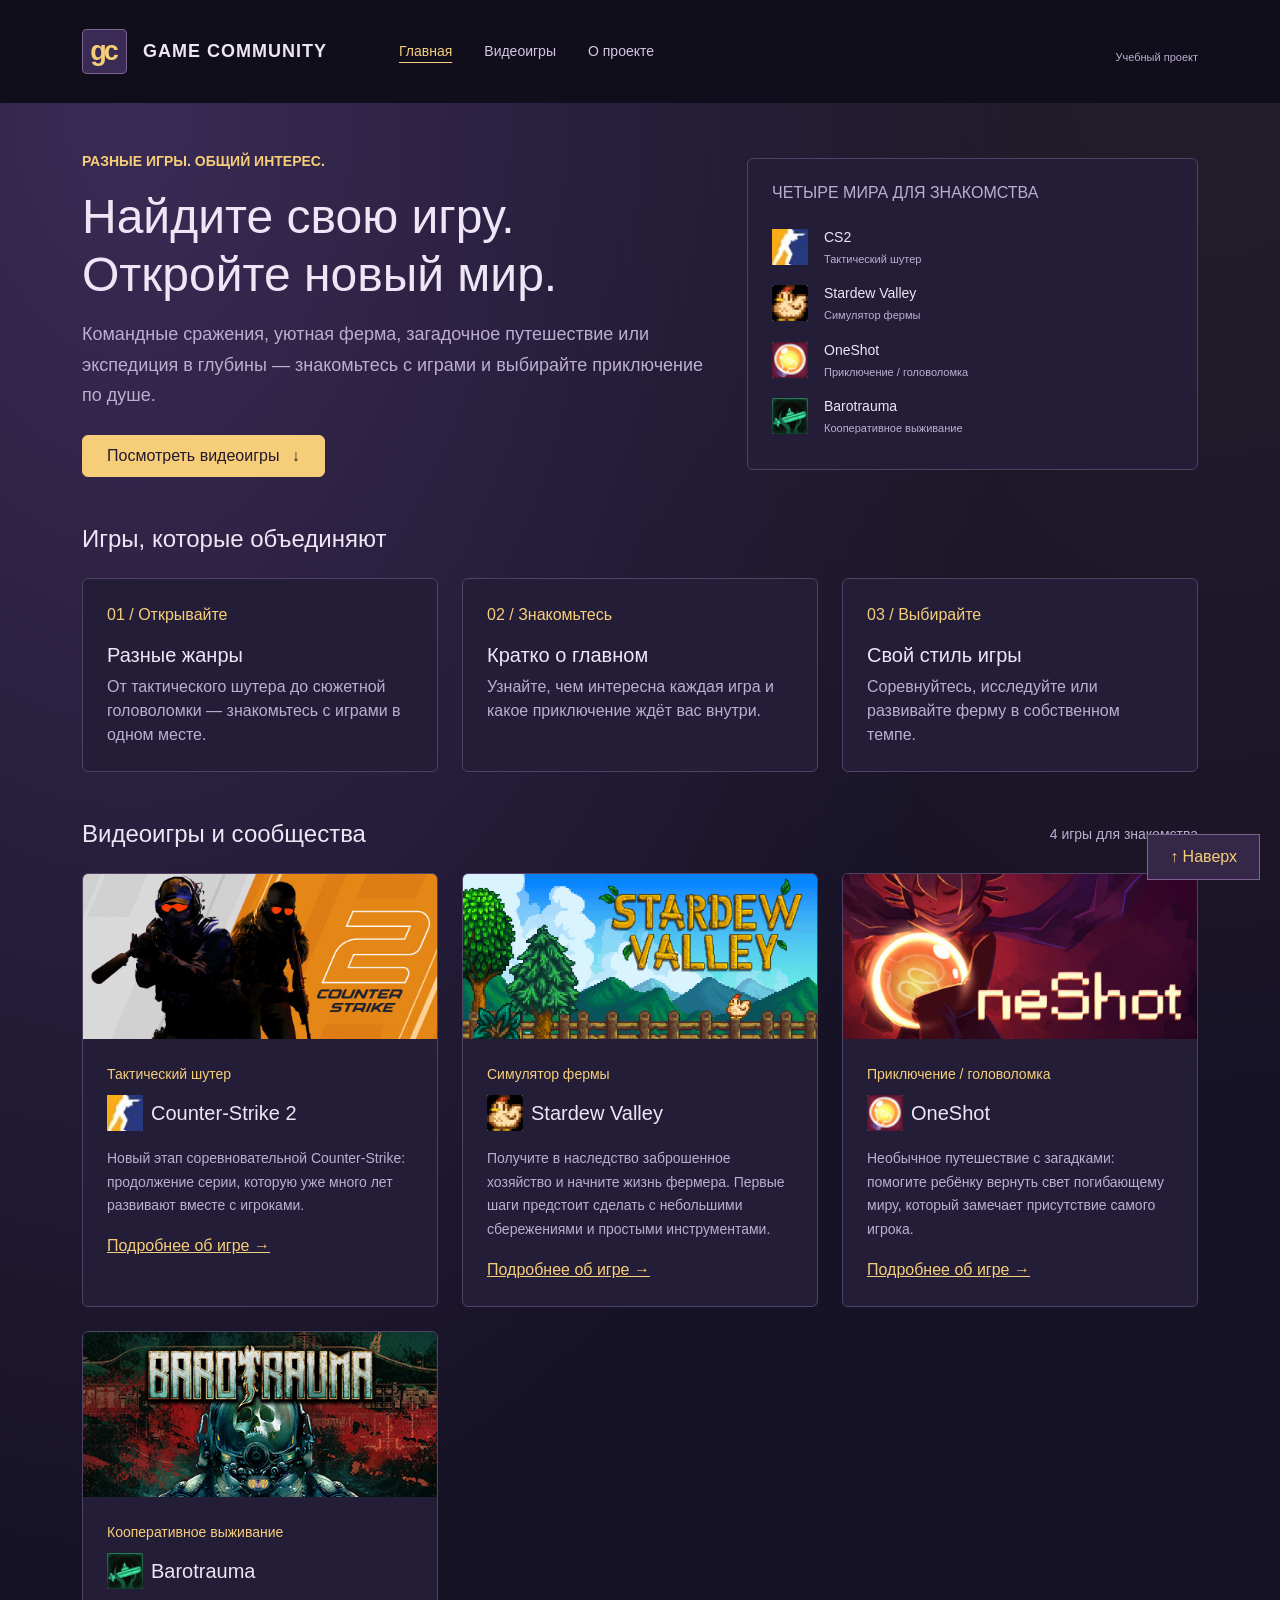
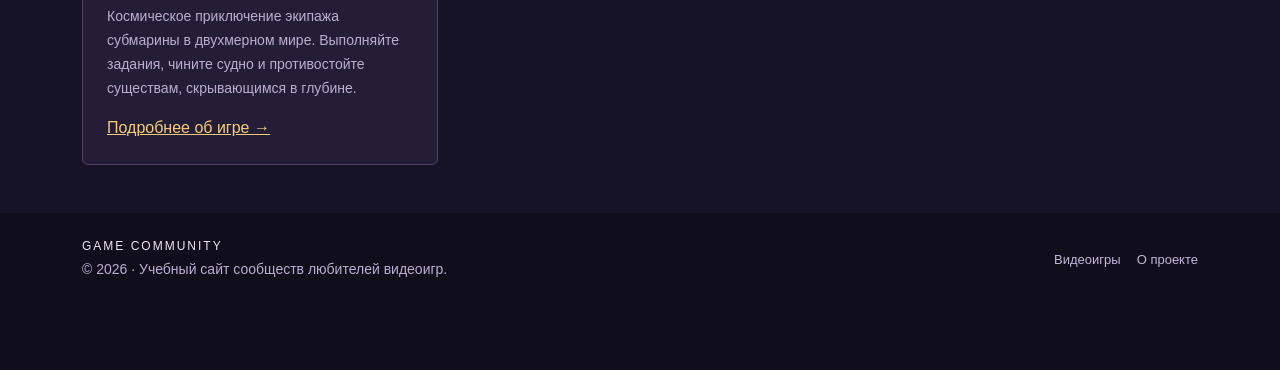
==== index.html @ 08949866 "feat: create game community website with Bootstrap grid" ====
<!DOCTYPE html>
<html lang="ru" data-bs-theme="dark">
<head>
  <meta charset="UTF-8">
  <meta name="viewport" content="width=device-width, initial-scale=1.0">
  <meta name="description" content="Game Community — учебный сайт любителей видеоигр. Знакомьтесь с CS2, Stardew Valley, OneShot и Barotrauma.">
  <title>Сообщества видеоигр — Game Community</title>
  <link href="https://cdn.jsdelivr.net/npm/bootstrap@5.3.3/dist/css/bootstrap.min.css" rel="stylesheet">
  <link rel="icon" type="image/svg+xml" href="images/favicon.svg">
  <link rel="stylesheet" href="css/custom.css">
</head>
<body>
  <a class="visually-hidden-focusable skip-link" href="#main">К основному содержимому</a>
  <header class="container-fluid site-header" id="page-top" tabindex="-1">
    <nav class="navbar navbar-expand-lg py-4" aria-label="Основная навигация">
      <div class="container">
        <a class="navbar-brand d-flex align-items-center gap-3" href="index.html"><span class="brand-mark" aria-hidden="true">gc</span><span class="brand-name">GAME COMMUNITY</span></a>
        <button class="navbar-toggler" type="button" data-bs-toggle="collapse" data-bs-target="#mainNav" aria-controls="mainNav" aria-expanded="false" aria-label="Открыть или закрыть меню"><span class="navbar-toggler-icon"></span></button>
        <div class="collapse navbar-collapse" id="mainNav">
          <ul class="navbar-nav ms-lg-5 gap-lg-3 mt-3 mt-lg-0">
            <li class="nav-item"><a class="nav-link active" href="index.html" aria-current="page">Главная</a></li>
            <li class="nav-item"><a class="nav-link" href="index.html#games">Видеоигры</a></li>
            <li class="nav-item"><a class="nav-link" href="index.html#about">О проекте</a></li>
          </ul>
          <span class="project-label ms-lg-auto">Учебный проект</span>
        </div>
      </div>
    </nav>
  </header>
  <main id="main">
    <section class="container my-5" aria-labelledby="hero-title">
      <div class="row align-items-center g-4">
        <div class="col-12 col-lg-7">
          <p class="text-primary small text-uppercase fw-semibold mb-3">Разные игры. Общий интерес.</p>
          <h1 class="display-5 mb-3" id="hero-title">Найдите свою игру.<br>Откройте новый мир.</h1>
          <p class="lead text-body-secondary mb-4">Командные сражения, уютная ферма, загадочное путешествие или экспедиция в глубины — знакомьтесь с играми и выбирайте приключение по душе.</p>
          <a class="btn btn-primary px-4 py-2" href="#games">Посмотреть видеоигры <span class="ms-2" aria-hidden="true">↓</span></a>
        </div>
        <div class="col-12 col-lg-5">
          <aside class="community-panel p-4 border rounded" aria-labelledby="worlds-title">
            <h2 class="h6 text-uppercase text-body-secondary mb-3" id="worlds-title">Четыре мира для знакомства</h2>
              <a class="hub-link d-flex align-items-center gap-3 py-2" href="games/cs2.html"><img class="game-icon" src="images/cs2-icon.jpg" width="36" height="36" alt=""><span><strong>CS2</strong><small>Тактический шутер</small></span></a>
              <a class="hub-link d-flex align-items-center gap-3 py-2" href="games/stardew-valley.html"><img class="game-icon" src="images/stardew-valley-icon.jpg" width="36" height="36" alt=""><span><strong>Stardew Valley</strong><small>Симулятор фермы</small></span></a>
              <a class="hub-link d-flex align-items-center gap-3 py-2" href="games/oneshot.html"><img class="game-icon" src="images/oneshot-icon.jpg" width="36" height="36" alt=""><span><strong>OneShot</strong><small>Приключение / головоломка</small></span></a>
              <a class="hub-link d-flex align-items-center gap-3 py-2" href="games/barotrauma.html"><img class="game-icon" src="images/barotrauma-icon.jpg" width="36" height="36" alt=""><span><strong>Barotrauma</strong><small>Кооперативное выживание</small></span></a>
          </aside>
        </div>
      </div>
    </section>

    <section class="container my-5" id="about" aria-labelledby="about-title">
      <h2 class="h4 mb-4" id="about-title">Игры, которые объединяют</h2>
      <div class="row g-4">
        <div class="col-12 col-md-4"><div class="community-panel p-4 border rounded h-100"><p class="text-primary mb-3" aria-hidden="true">01 / Открывайте</p><h3 class="h5">Разные жанры</h3><p class="text-body-secondary mb-0">От тактического шутера до сюжетной головоломки — знакомьтесь с играми в одном месте.</p></div></div>
        <div class="col-12 col-md-4"><div class="community-panel p-4 border rounded h-100"><p class="text-primary mb-3" aria-hidden="true">02 / Знакомьтесь</p><h3 class="h5">Кратко о главном</h3><p class="text-body-secondary mb-0">Узнайте, чем интересна каждая игра и какое приключение ждёт вас внутри.</p></div></div>
        <div class="col-12 col-md-4"><div class="community-panel p-4 border rounded h-100"><p class="text-primary mb-3" aria-hidden="true">03 / Выбирайте</p><h3 class="h5">Свой стиль игры</h3><p class="text-body-secondary mb-0">Соревнуйтесь, исследуйте или развивайте ферму в собственном темпе.</p></div></div>
      </div>
    </section>

    <section class="container my-5" id="games" aria-labelledby="games-title">
      <div class="d-flex flex-wrap align-items-center justify-content-between gap-3 mb-4">
        <h2 class="h4 mb-0" id="games-title">Видеоигры и сообщества</h2>
        <span class="small text-body-secondary">4 игры для знакомства</span>
      </div>
      <div class="row g-4">
        <div class="col-12 col-md-6 col-lg-4">
          <article class="game-tile border rounded h-100 overflow-hidden" id="cs2" aria-labelledby="cs2-title">
            <img class="game-cover" src="images/cs2-header.jpg" width="460" height="215" alt="Обложка игры Counter-Strike 2" loading="lazy">
            <div class="p-4">
              <p class="small text-primary mb-2">Тактический шутер</p>
              <h3 class="h5 mb-3 d-flex align-items-center gap-2" id="cs2-title"><img class="game-icon" src="images/cs2-icon.jpg" width="36" height="36" alt="" loading="lazy"><a class="hub-link" href="games/cs2.html">Counter-Strike 2</a></h3>
              <p class="text-body-secondary mb-3">Новый этап соревновательной Counter-Strike: продолжение серии, которую уже много лет развивают вместе с игроками.</p>
              <a class="text-primary" href="games/cs2.html">Подробнее об игре <span aria-hidden="true">→</span></a>
            </div>
          </article>
        </div>
        <div class="col-12 col-md-6 col-lg-4">
          <article class="game-tile border rounded h-100 overflow-hidden" id="stardew-valley" aria-labelledby="stardew-valley-title">
            <img class="game-cover" src="images/stardew-valley-header.jpg" width="460" height="215" alt="Обложка игры Stardew Valley" loading="lazy">
            <div class="p-4">
              <p class="small text-primary mb-2">Симулятор фермы</p>
              <h3 class="h5 mb-3 d-flex align-items-center gap-2" id="stardew-valley-title"><img class="game-icon" src="images/stardew-valley-icon.jpg" width="36" height="36" alt="" loading="lazy"><a class="hub-link" href="games/stardew-valley.html">Stardew Valley</a></h3>
              <p class="text-body-secondary mb-3">Получите в наследство заброшенное хозяйство и начните жизнь фермера. Первые шаги предстоит сделать с небольшими сбережениями и простыми инструментами.</p>
              <a class="text-primary" href="games/stardew-valley.html">Подробнее об игре <span aria-hidden="true">→</span></a>
            </div>
          </article>
        </div>
        <div class="col-12 col-md-6 col-lg-4">
          <article class="game-tile border rounded h-100 overflow-hidden" id="oneshot" aria-labelledby="oneshot-title">
            <img class="game-cover" src="images/oneshot-header.jpg" width="460" height="215" alt="Обложка игры OneShot" loading="lazy">
            <div class="p-4">
              <p class="small text-primary mb-2">Приключение / головоломка</p>
              <h3 class="h5 mb-3 d-flex align-items-center gap-2" id="oneshot-title"><img class="game-icon" src="images/oneshot-icon.jpg" width="36" height="36" alt="" loading="lazy"><a class="hub-link" href="games/oneshot.html">OneShot</a></h3>
              <p class="text-body-secondary mb-3">Необычное путешествие с загадками: помогите ребёнку вернуть свет погибающему миру, который замечает присутствие самого игрока.</p>
              <a class="text-primary" href="games/oneshot.html">Подробнее об игре <span aria-hidden="true">→</span></a>
            </div>
          </article>
        </div>
        <div class="col-12 col-md-6 col-lg-4">
          <article class="game-tile border rounded h-100 overflow-hidden" id="barotrauma" aria-labelledby="barotrauma-title">
            <img class="game-cover" src="images/barotrauma-header.jpg" width="460" height="215" alt="Обложка игры Barotrauma" loading="lazy">
            <div class="p-4">
              <p class="small text-primary mb-2">Кооперативное выживание</p>
              <h3 class="h5 mb-3 d-flex align-items-center gap-2" id="barotrauma-title"><img class="game-icon" src="images/barotrauma-icon.jpg" width="36" height="36" alt="" loading="lazy"><a class="hub-link" href="games/barotrauma.html">Barotrauma</a></h3>
              <p class="text-body-secondary mb-3">Космическое приключение экипажа субмарины в двухмерном мире. Выполняйте задания, чините судно и противостойте существам, скрывающимся в глубине.</p>
              <a class="text-primary" href="games/barotrauma.html">Подробнее об игре <span aria-hidden="true">→</span></a>
            </div>
          </article>
        </div>
      </div>
    </section>
  </main>
  <footer class="site-footer py-4 mt-5">
    <div class="container">
      <div class="row align-items-center g-3">
        <div class="col-12 col-md-8"><p class="footer-brand mb-1">GAME COMMUNITY</p><p class="small text-body-secondary mb-0">&copy; 2026 · Учебный сайт сообществ любителей видеоигр.</p></div>
        <div class="col-12 col-md-4 text-md-end"><a href="index.html#games">Видеоигры</a><a class="ms-3" href="index.html#about">О проекте</a></div>
      </div>
    </div>
  </footer>
  <a class="back-to-top" href="#page-top" aria-label="Вернуться к началу страницы"><span aria-hidden="true">↑</span> Наверх</a>
  <script src="https://cdn.jsdelivr.net/npm/bootstrap@5.3.3/dist/js/bootstrap.bundle.min.js"></script>
</body>
</html>
---- css/custom.css ----
:root {
  --accent: #f6ce79;
  --page-bg: #171326;
  --panel-bg: #241d38;
  --header-bg: #100e1b;
}

body {
  --bs-body-color: #eee6f6;
  --bs-body-bg: var(--page-bg);
  --bs-secondary-color: #bcaed1;
  --bs-border-color: #514164;
  --bs-primary-rgb: 246, 206, 121;
  --bs-link-color: #f6ce79;
  --bs-link-color-rgb: 246, 206, 121;
  --bs-link-hover-color: #ffe5af;
  --bs-link-hover-color-rgb: 255, 229, 175;
  min-height: 100vh;
  background: radial-gradient(ellipse at 10% 5%, #3a2b55 0, transparent 55%), radial-gradient(ellipse at 95% 0, #f6ce7910 0, transparent 40%), var(--page-bg);
  font-family: Arial, Helvetica, sans-serif;
}

html { scroll-behavior: smooth; }
section[id], article[id] { scroll-margin-top: 1.5rem; }
.site-header, .site-footer { background: var(--header-bg); }
.site-header .navbar { min-height: 90px; --bs-navbar-color: #d5c6e7; --bs-navbar-hover-color: #fff0cf; --bs-navbar-active-color: var(--accent); }
.brand-mark { display: grid; place-items: center; flex-shrink: 0; width: 45px; height: 45px; border-radius: 5px; background: #3a2b55; color: var(--accent); font-size: 27px; font-weight: 800; letter-spacing: -3px; padding-right: 3px; box-shadow: inset 0 0 0 1px #806395; }
.brand-name { color: #eee6f6; font-size: 18px; font-weight: 700; letter-spacing: 1px; }
.site-header .nav-link { font-size: 14px; }
.site-header .nav-link.active { text-decoration: underline; text-underline-offset: 6px; }
.project-label { color: #bcaed1; font-size: 11px; margin-top: 12px; }
.text-primary { color: var(--accent) !important; }
.btn-primary {
  --bs-btn-color: #24182f;
  --bs-btn-bg: #f6ce79;
  --bs-btn-border-color: #f6ce79;
  --bs-btn-hover-color: #24182f;
  --bs-btn-hover-bg: #ffe5af;
  --bs-btn-hover-border-color: #ffe5af;
  --bs-btn-active-color: #24182f;
  --bs-btn-active-bg: #dfb45f;
  --bs-btn-active-border-color: #dfb45f;
  --bs-btn-focus-shadow-rgb: 246, 206, 121;
  --bs-btn-disabled-color: #24182f;
  --bs-btn-disabled-bg: #c6a36c;
  --bs-btn-disabled-border-color: #c6a36c;
}
.display-5 { font-weight: 400; }
.lead { font-size: 18px; line-height: 1.7; }
.community-panel, .game-tile { background: var(--panel-bg); }
.hub-link { color: #eee6f6; text-decoration: none; }
.hub-link strong, .hub-link small { display: block; }
.hub-link strong { font-size: 14px; font-weight: 400; }
.hub-link small { color: #bcaed1; font-size: 11px; margin-top: 3px; }
.hub-link:hover strong { color: var(--accent); }
.hub-link:hover, .hub-link[aria-current="page"] { color: var(--accent); }
.game-icon { display: block; width: 36px; height: 36px; flex-shrink: 0; object-fit: cover; }
.game-cover { display: block; width: 100%; height: auto; aspect-ratio: 460 / 215; object-fit: cover; }
.game-tile p { font-size: 14px; line-height: 1.7; }
.footer-brand { font-size: 12px; letter-spacing: 2px; }
.site-footer a { color: #c5b4db; font-size: 13px; text-decoration: none; }
.site-footer a:hover { color: var(--accent); }
.site-footer { padding-bottom: 90px !important; }
.skip-link { position: absolute; z-index: 10; top: 0; left: 0; padding: 12px; background: var(--header-bg); color: var(--accent); }
.back-to-top { position: fixed; z-index: 20; right: 20px; bottom: 20px; padding: 10px 22px; color: var(--accent); background: #352747; border: 1px solid #806395; text-decoration: none; }
.back-to-top:hover { background: #4b365f; color: #ffe5af; }
a:focus-visible, button:focus-visible { outline: 2px solid var(--accent); outline-offset: 4px; }

@media (max-width: 767.98px) {
  .brand-name { font-size: 14px; }
  .back-to-top { right: 12px; bottom: 12px; }
}
@media (prefers-reduced-motion: reduce) {
  html { scroll-behavior: auto; }
}
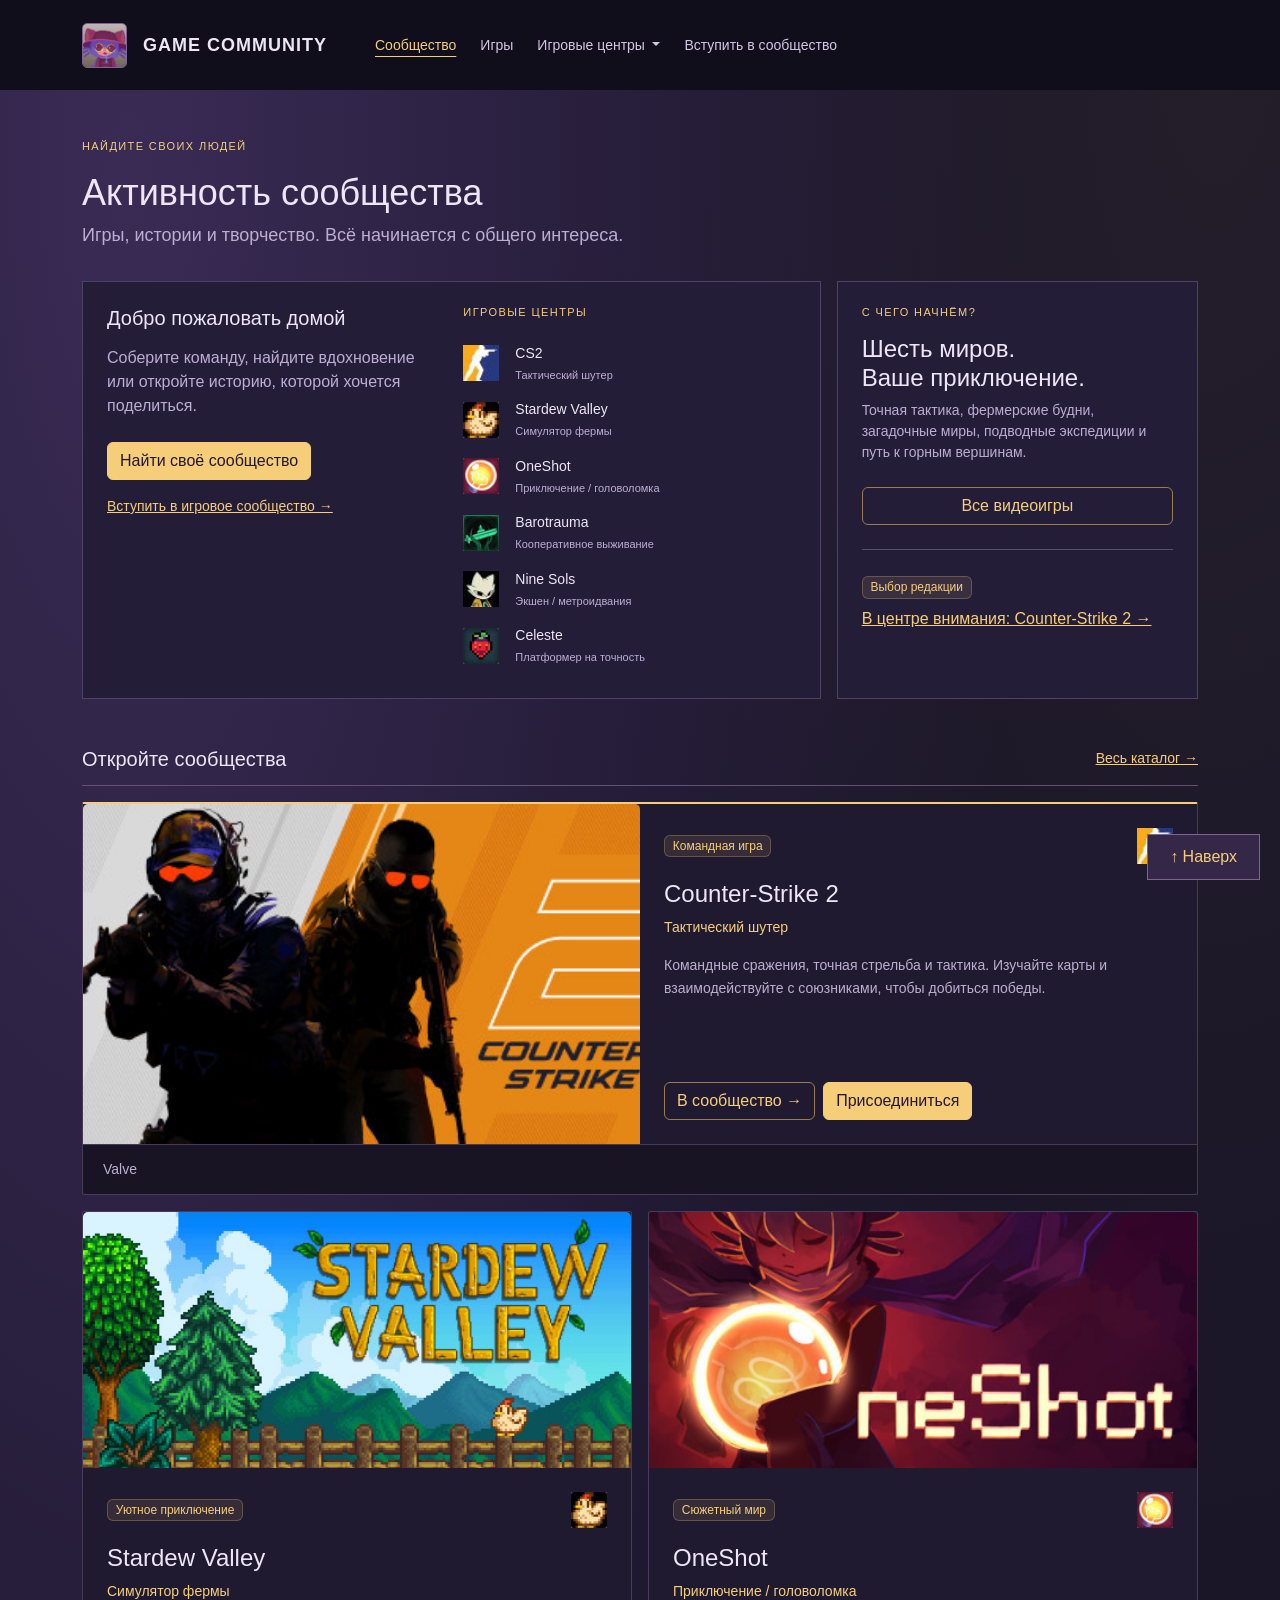
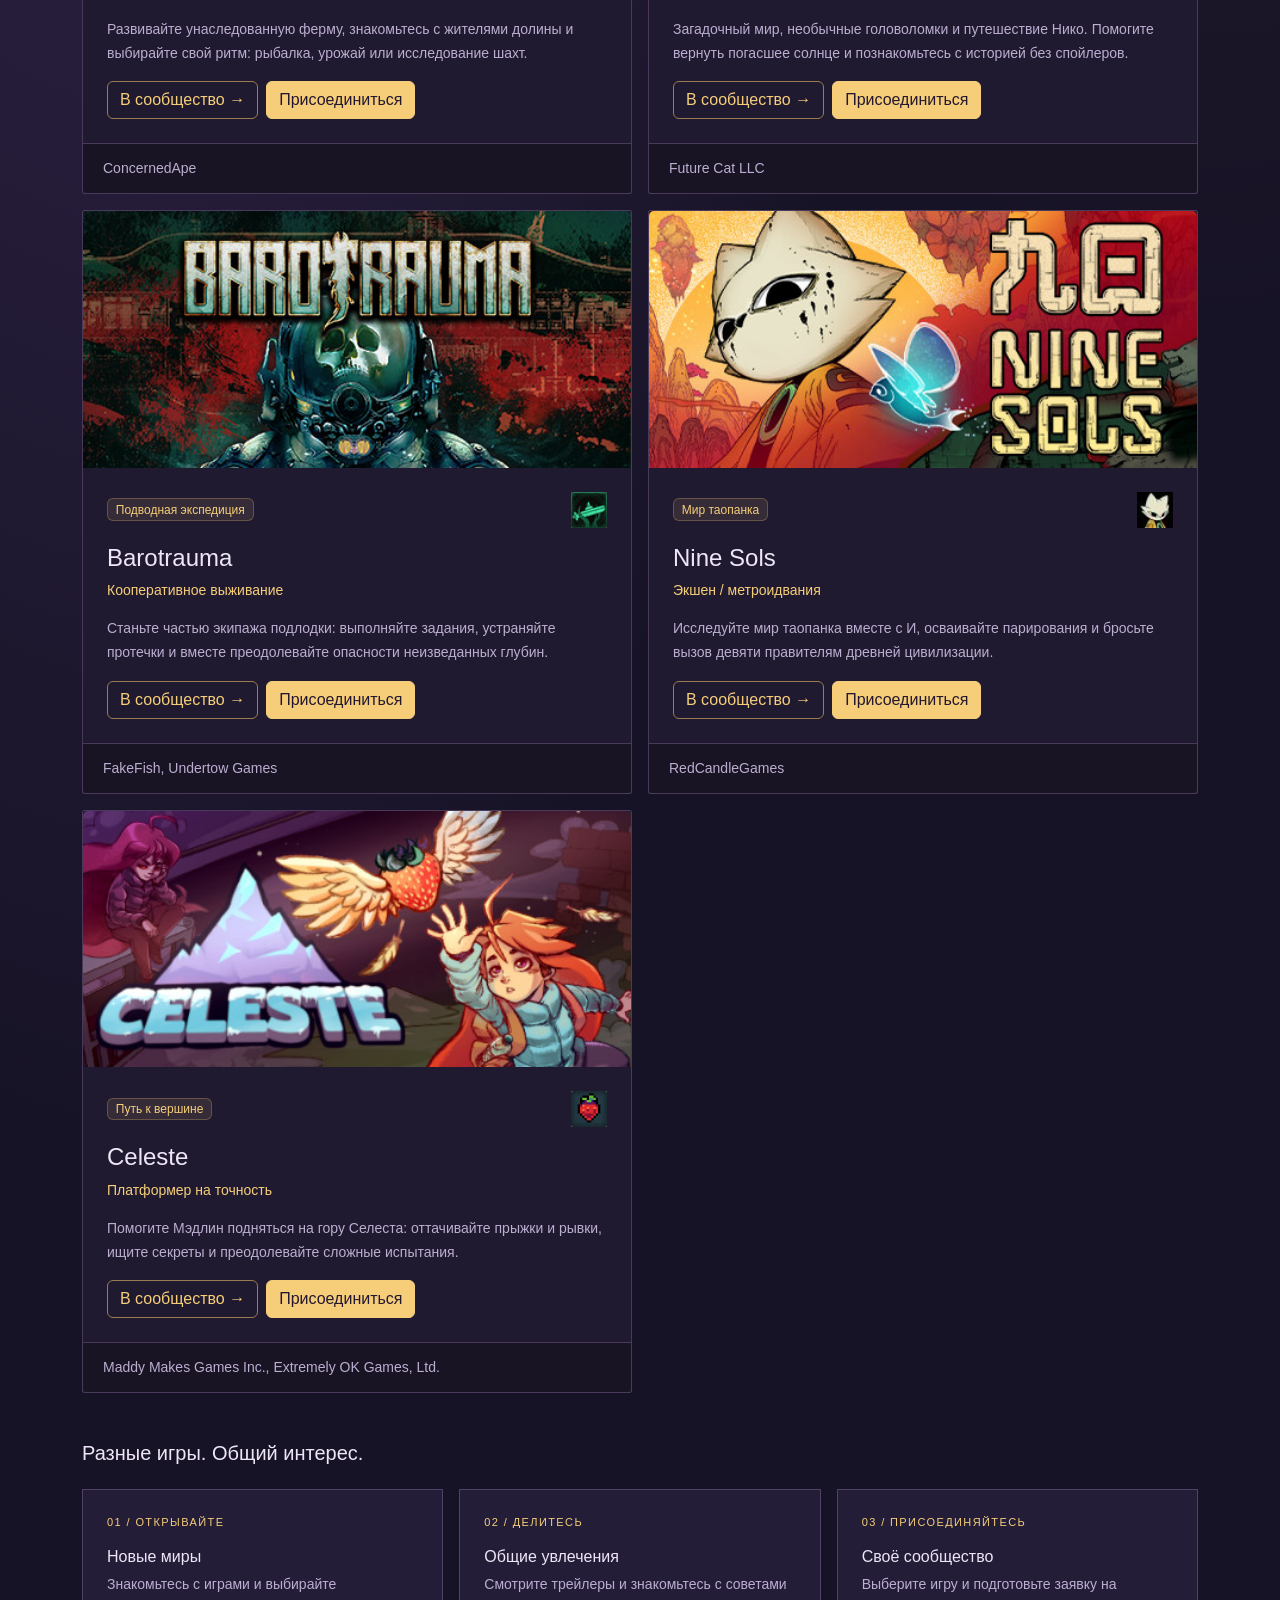
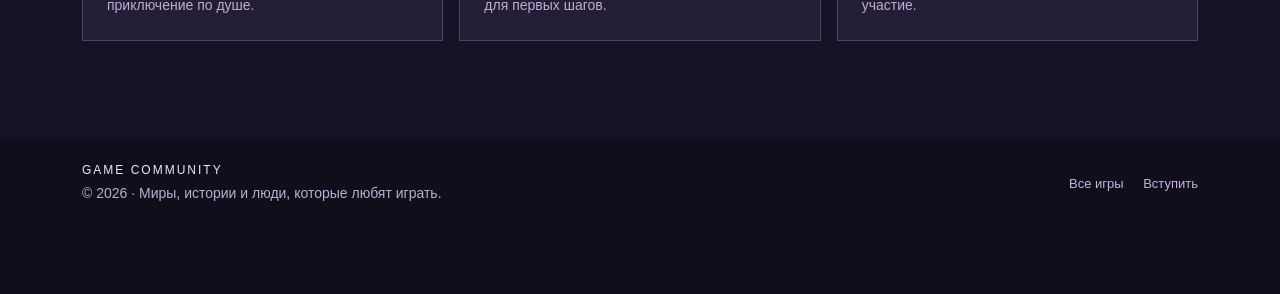
==== commit d6463fbc: "feat: add Bootstrap components for game community pages" ====
--- a/index.html
+++ b/index.html
@@ -1,124 +1,602 @@
 <!DOCTYPE html>
 <html lang="ru" data-bs-theme="dark">
-<head>
-  <meta charset="UTF-8">
-  <meta name="viewport" content="width=device-width, initial-scale=1.0">
-  <meta name="description" content="Game Community — учебный сайт любителей видеоигр. Знакомьтесь с CS2, Stardew Valley, OneShot и Barotrauma.">
-  <title>Сообщества видеоигр — Game Community</title>
-  <link href="https://cdn.jsdelivr.net/npm/bootstrap@5.3.3/dist/css/bootstrap.min.css" rel="stylesheet">
-  <link rel="icon" type="image/svg+xml" href="images/favicon.svg">
-  <link rel="stylesheet" href="css/custom.css">
-</head>
-<body>
-  <a class="visually-hidden-focusable skip-link" href="#main">К основному содержимому</a>
-  <header class="container-fluid site-header" id="page-top" tabindex="-1">
-    <nav class="navbar navbar-expand-lg py-4" aria-label="Основная навигация">
+  <head>
+    <meta charset="UTF-8">
+    <meta name="viewport" content="width=device-width, initial-scale=1.0">
+    <meta name="description" content="Сообщество — Game Community: сообщества любителей видеоигр.">
+    <meta property="og:type" content="website">
+    <meta property="og:site_name" content="Game Community">
+    <meta property="og:locale" content="ru_RU">
+    <meta property="og:title" content="Сообщество — Game Community">
+    <meta property="og:description" content="Сообщество — Game Community: сообщества любителей видеоигр.">
+    <meta property="og:image" content="images/preview.jpg">
+    <meta property="og:image:type" content="image/jpeg">
+    <meta property="og:image:width" content="735">
+    <meta property="og:image:height" content="733">
+    <meta property="og:image:alt" content="Game Community — Нико из OneShot">
+    <meta name="twitter:card" content="summary">
+    <meta name="twitter:title" content="Сообщество — Game Community">
+    <meta name="twitter:description" content="Сообщество — Game Community: сообщества любителей видеоигр.">
+    <meta name="twitter:image" content="images/preview.jpg">
+    <meta name="twitter:image:alt" content="Game Community — Нико из OneShot">
+    <title>
+      Сообщество — Game Community
+    </title>
+    <link href="https://cdn.jsdelivr.net/npm/bootstrap@5.3.3/dist/css/bootstrap.min.css" rel="stylesheet">
+    <link rel="icon" type="image/jpeg" href="images/preview.jpg">
+    <link rel="stylesheet" href="css/style.css">
+  </head>
+  <body>
+    <a class="visually-hidden-focusable skip-link" href="#main">
+      К основному содержимому
+    </a>
+    <header class="site-header" id="page-top" tabindex="-1">
+      <nav class="navbar navbar-expand-lg py-3" aria-label="Основная навигация">
+        <div class="container">
+          <a class="navbar-brand d-flex align-items-center gap-3" href="index.html">
+            <img class="brand-mark" src="images/preview.jpg" width="45" height="45" alt="">
+            <span class="brand-name">
+              GAME COMMUNITY
+            </span>
+          </a>
+          <button class="navbar-toggler" type="button" data-bs-toggle="collapse" data-bs-target="#mainNav" aria-controls="mainNav" aria-expanded="false" aria-label="Открыть или закрыть меню">
+            <span class="navbar-toggler-icon">
+            </span>
+          </button>
+          <div class="collapse navbar-collapse" id="mainNav">
+            <ul class="navbar-nav ms-lg-4 gap-lg-2 mt-3 mt-lg-0">
+              <li class="nav-item">
+                <a class="nav-link active" href="index.html" aria-current="page">
+                  Сообщество
+                </a>
+              </li>
+              <li class="nav-item">
+                <a class="nav-link" href="catalog.html">
+                  Игры
+                </a>
+              </li>
+              <li class="nav-item dropdown">
+                <a class="nav-link dropdown-toggle" href="#" role="button" data-bs-toggle="dropdown" aria-expanded="false">
+                  Игровые центры
+                </a>
+                <ul class="dropdown-menu">
+                  <li><a class="dropdown-item" href="games/cs2.html">Counter-Strike 2</a></li>
+                  <li><a class="dropdown-item" href="games/stardew-valley.html">Stardew Valley</a></li>
+                  <li><a class="dropdown-item" href="games/oneshot.html">OneShot</a></li>
+                  <li><a class="dropdown-item" href="games/barotrauma.html">Barotrauma</a></li>
+                  <li><a class="dropdown-item" href="games/nine-sols.html">Nine Sols</a></li>
+                  <li><a class="dropdown-item" href="games/celeste.html">Celeste</a></li>
+                  <li><hr class="dropdown-divider"></li>
+                  <li><a class="dropdown-item" href="product.html">В центре внимания: CS2</a></li>
+                </ul>
+              </li>
+              <li class="nav-item">
+                <a class="nav-link" href="order.html">
+                  Вступить в сообщество
+                </a>
+              </li>
+            </ul>
+          </div>
+        </div>
+      </nav>
+    </header>
+    <main class="container py-4 py-lg-5" id="main">
+      <section class="mb-4" aria-labelledby="home-title">
+        <p class="eyebrow">
+          Найдите своих людей
+        </p>
+        <h1 class="community-title" id="home-title">
+          Активность сообщества
+        </h1>
+        <p class="intro">
+          Игры, истории и творчество. Всё начинается с общего интереса.
+        </p>
+        <div class="row g-3 mt-2">
+          <div class="col-12 col-lg-8">
+            <div class="community-panel p-4 h-100">
+              <div class="row g-4">
+                <div class="col-12 col-md-6">
+                  <h2 class="h5 mb-3">
+                    Добро пожаловать домой
+                  </h2>
+                  <p class="text-body-secondary">
+                    Соберите команду, найдите вдохновение или откройте историю, которой хочется поделиться.
+                  </p>
+                  <a class="btn btn-primary mt-2" href="catalog.html">
+                    Найти своё сообщество
+                  </a>
+                  <a class="d-block small mt-3" href="order.html">
+                    Вступить в игровое сообщество →
+                  </a>
+                </div>
+                <div class="col-12 col-md-6">
+                  <h2 class="eyebrow mb-3">
+                    Игровые центры
+                  </h2>
+                  <a class="hub-link d-flex align-items-center gap-3 py-2" href="games/cs2.html">
+                    <img class="game-icon" src="images/cs2-icon.jpg" width="36" height="36" alt="">
+                    <span>
+                      <strong>
+                        CS2
+                      </strong>
+                      <small>
+                        Тактический шутер
+                      </small>
+                    </span>
+                  </a>
+                  <a class="hub-link d-flex align-items-center gap-3 py-2" href="games/stardew-valley.html">
+                    <img class="game-icon" src="images/stardew-valley-icon.jpg" width="36" height="36" alt="">
+                    <span>
+                      <strong>
+                        Stardew Valley
+                      </strong>
+                      <small>
+                        Симулятор фермы
+                      </small>
+                    </span>
+                  </a>
+                  <a class="hub-link d-flex align-items-center gap-3 py-2" href="games/oneshot.html">
+                    <img class="game-icon" src="images/oneshot-icon.jpg" width="36" height="36" alt="">
+                    <span>
+                      <strong>
+                        OneShot
+                      </strong>
+                      <small>
+                        Приключение / головоломка
+                      </small>
+                    </span>
+                  </a>
+                  <a class="hub-link d-flex align-items-center gap-3 py-2" href="games/barotrauma.html">
+                    <img class="game-icon" src="images/barotrauma-icon.jpg" width="36" height="36" alt="">
+                    <span>
+                      <strong>
+                        Barotrauma
+                      </strong>
+                      <small>
+                        Кооперативное выживание
+                      </small>
+                    </span>
+                  </a>
+                  <a class="hub-link d-flex align-items-center gap-3 py-2" href="games/nine-sols.html">
+                    <img class="game-icon" src="images/nine-sols-icon.jpg" width="36" height="36" alt="">
+                    <span>
+                      <strong>
+                        Nine Sols
+                      </strong>
+                      <small>
+                        Экшен / метроидвания
+                      </small>
+                    </span>
+                  </a>
+                  <a class="hub-link d-flex align-items-center gap-3 py-2" href="games/celeste.html">
+                    <img class="game-icon" src="images/celeste-icon.jpg" width="36" height="36" alt="">
+                    <span>
+                      <strong>
+                        Celeste
+                      </strong>
+                      <small>
+                        Платформер на точность
+                      </small>
+                    </span>
+                  </a>
+                </div>
+              </div>
+            </div>
+          </div>
+          <div class="col-12 col-lg-4">
+            <aside class="community-panel p-4 h-100">
+              <h2 class="eyebrow">
+                С чего начнём?
+              </h2>
+              <p class="h4 mt-3">
+                Шесть миров.
+                <br>
+                Ваше приключение.
+              </p>
+              <p class="small text-body-secondary">
+                Точная тактика, фермерские будни, загадочные миры, подводные экспедиции и путь к горным вершинам.
+              </p>
+              <a class="btn btn-outline-primary w-100 mt-2" href="catalog.html">
+                Все видеоигры
+              </a>
+              <hr class="my-4">
+              <span class="badge badge-soft">
+                Выбор редакции
+              </span>
+              <a class="d-block mt-2" href="product.html">
+                В центре внимания: Counter-Strike 2 →
+              </a>
+            </aside>
+          </div>
+        </div>
+      </section>
+      <section id="games" class="mt-5" aria-labelledby="games-title">
+        <div class="section-heading d-flex flex-wrap align-items-center justify-content-between gap-3 mb-3">
+          <h2 class="h5 mb-0" id="games-title">
+            Откройте сообщества
+          </h2>
+          <a class="small" href="catalog.html">
+            Весь каталог →
+          </a>
+        </div>
+        <div class="row g-3">
+          <div class="col-12">
+            <article class="card game-card h-100 featured-card">
+              <a class="card-image-link" href="games/cs2.html" tabindex="-1" aria-hidden="true">
+                <img class="card-img-top" src="images/cs2-header.jpg" width="460" height="215" alt="" loading="lazy">
+              </a>
+              <div class="card-body d-flex flex-column">
+                <div class="d-flex align-items-center justify-content-between gap-2 mb-3">
+                  <span class="badge badge-soft">
+                    Командная игра
+                  </span>
+                  <img class="game-icon" src="images/cs2-icon.jpg" width="36" height="36" alt="">
+                </div>
+                <h3 class="card-title h4">
+                  <a href="games/cs2.html">
+                    Counter-Strike 2
+                  </a>
+                </h3>
+                <p class="small text-primary">
+                  Тактический шутер
+                </p>
+                <p class="card-text text-body-secondary">
+                  Командные сражения, точная стрельба и тактика. Изучайте карты и взаимодействуйте с союзниками, чтобы добиться победы.
+                </p>
+                <div class="d-flex flex-wrap gap-2 mt-auto">
+                  <a class="btn btn-outline-primary" href="games/cs2.html">
+                    В сообщество →
+                  </a>
+                  <button class="btn btn-primary" type="button" data-bs-toggle="modal" data-bs-target="#joinModal" data-game="cs2">
+                    Присоединиться
+                  </button>
+                </div>
+              </div>
+              <div class="card-footer small text-body-secondary">
+                Valve
+              </div>
+            </article>
+          </div>
+          <div class="col-12 col-md-6">
+            <article class="card game-card h-100">
+              <a class="card-image-link" href="games/stardew-valley.html" tabindex="-1" aria-hidden="true">
+                <img class="card-img-top" src="images/stardew-valley-header.jpg" width="460" height="215" alt="" loading="lazy">
+              </a>
+              <div class="card-body d-flex flex-column">
+                <div class="d-flex align-items-center justify-content-between gap-2 mb-3">
+                  <span class="badge badge-soft">
+                    Уютное приключение
+                  </span>
+                  <img class="game-icon" src="images/stardew-valley-icon.jpg" width="36" height="36" alt="">
+                </div>
+                <h3 class="card-title h4">
+                  <a href="games/stardew-valley.html">
+                    Stardew Valley
+                  </a>
+                </h3>
+                <p class="small text-primary">
+                  Симулятор фермы
+                </p>
+                <p class="card-text text-body-secondary">
+                  Развивайте унаследованную ферму, знакомьтесь с жителями долины и выбирайте свой ритм: рыбалка, урожай или исследование шахт.
+                </p>
+                <div class="d-flex flex-wrap gap-2 mt-auto">
+                  <a class="btn btn-outline-primary" href="games/stardew-valley.html">
+                    В сообщество →
+                  </a>
+                  <button class="btn btn-primary" type="button" data-bs-toggle="modal" data-bs-target="#joinModal" data-game="stardew-valley">
+                    Присоединиться
+                  </button>
+                </div>
+              </div>
+              <div class="card-footer small text-body-secondary">
+                ConcernedApe
+              </div>
+            </article>
+          </div>
+          <div class="col-12 col-md-6">
+            <article class="card game-card h-100">
+              <a class="card-image-link" href="games/oneshot.html" tabindex="-1" aria-hidden="true">
+                <img class="card-img-top" src="images/oneshot-header.jpg" width="460" height="215" alt="" loading="lazy">
+              </a>
+              <div class="card-body d-flex flex-column">
+                <div class="d-flex align-items-center justify-content-between gap-2 mb-3">
+                  <span class="badge badge-soft">
+                    Сюжетный мир
+                  </span>
+                  <img class="game-icon" src="images/oneshot-icon.jpg" width="36" height="36" alt="">
+                </div>
+                <h3 class="card-title h4">
+                  <a href="games/oneshot.html">
+                    OneShot
+                  </a>
+                </h3>
+                <p class="small text-primary">
+                  Приключение / головоломка
+                </p>
+                <p class="card-text text-body-secondary">
+                  Загадочный мир, необычные головоломки и путешествие Нико. Помогите вернуть погасшее солнце и познакомьтесь с историей без спойлеров.
+                </p>
+                <div class="d-flex flex-wrap gap-2 mt-auto">
+                  <a class="btn btn-outline-primary" href="games/oneshot.html">
+                    В сообщество →
+                  </a>
+                  <button class="btn btn-primary" type="button" data-bs-toggle="modal" data-bs-target="#joinModal" data-game="oneshot">
+                    Присоединиться
+                  </button>
+                </div>
+              </div>
+              <div class="card-footer small text-body-secondary">
+                Future Cat LLC
+              </div>
+            </article>
+          </div>
+          <div class="col-12 col-md-6">
+            <article class="card game-card h-100">
+              <a class="card-image-link" href="games/barotrauma.html" tabindex="-1" aria-hidden="true">
+                <img class="card-img-top" src="images/barotrauma-header.jpg" width="460" height="215" alt="" loading="lazy">
+              </a>
+              <div class="card-body d-flex flex-column">
+                <div class="d-flex align-items-center justify-content-between gap-2 mb-3">
+                  <span class="badge badge-soft">
+                    Подводная экспедиция
+                  </span>
+                  <img class="game-icon" src="images/barotrauma-icon.jpg" width="36" height="36" alt="">
+                </div>
+                <h3 class="card-title h4">
+                  <a href="games/barotrauma.html">
+                    Barotrauma
+                  </a>
+                </h3>
+                <p class="small text-primary">
+                  Кооперативное выживание
+                </p>
+                <p class="card-text text-body-secondary">
+                  Станьте частью экипажа подлодки: выполняйте задания, устраняйте протечки и вместе преодолевайте опасности неизведанных глубин.
+                </p>
+                <div class="d-flex flex-wrap gap-2 mt-auto">
+                  <a class="btn btn-outline-primary" href="games/barotrauma.html">
+                    В сообщество →
+                  </a>
+                  <button class="btn btn-primary" type="button" data-bs-toggle="modal" data-bs-target="#joinModal" data-game="barotrauma">
+                    Присоединиться
+                  </button>
+                </div>
+              </div>
+              <div class="card-footer small text-body-secondary">
+                FakeFish, Undertow Games
+              </div>
+            </article>
+          </div>
+          <div class="col-12 col-md-6">
+            <article class="card game-card h-100">
+              <a class="card-image-link" href="games/nine-sols.html" tabindex="-1" aria-hidden="true">
+                <img class="card-img-top" src="images/nine-sols-header.jpg" width="460" height="215" alt="" loading="lazy">
+              </a>
+              <div class="card-body d-flex flex-column">
+                <div class="d-flex align-items-center justify-content-between gap-2 mb-3">
+                  <span class="badge badge-soft">
+                    Мир таопанка
+                  </span>
+                  <img class="game-icon" src="images/nine-sols-icon.jpg" width="36" height="36" alt="">
+                </div>
+                <h3 class="card-title h4">
+                  <a href="games/nine-sols.html">
+                    Nine Sols
+                  </a>
+                </h3>
+                <p class="small text-primary">
+                  Экшен / метроидвания
+                </p>
+                <p class="card-text text-body-secondary">
+                  Исследуйте мир таопанка вместе с И, осваивайте парирования и бросьте вызов девяти правителям древней цивилизации.
+                </p>
+                <div class="d-flex flex-wrap gap-2 mt-auto">
+                  <a class="btn btn-outline-primary" href="games/nine-sols.html">
+                    В сообщество →
+                  </a>
+                  <button class="btn btn-primary" type="button" data-bs-toggle="modal" data-bs-target="#joinModal" data-game="nine-sols">
+                    Присоединиться
+                  </button>
+                </div>
+              </div>
+              <div class="card-footer small text-body-secondary">
+                RedCandleGames
+              </div>
+            </article>
+          </div>
+          <div class="col-12 col-md-6">
+            <article class="card game-card h-100">
+              <a class="card-image-link" href="games/celeste.html" tabindex="-1" aria-hidden="true">
+                <img class="card-img-top" src="images/celeste-header.jpg" width="460" height="215" alt="" loading="lazy">
+              </a>
+              <div class="card-body d-flex flex-column">
+                <div class="d-flex align-items-center justify-content-between gap-2 mb-3">
+                  <span class="badge badge-soft">
+                    Путь к вершине
+                  </span>
+                  <img class="game-icon" src="images/celeste-icon.jpg" width="36" height="36" alt="">
+                </div>
+                <h3 class="card-title h4">
+                  <a href="games/celeste.html">
+                    Celeste
+                  </a>
+                </h3>
+                <p class="small text-primary">
+                  Платформер на точность
+                </p>
+                <p class="card-text text-body-secondary">
+                  Помогите Мэдлин подняться на гору Селеста: оттачивайте прыжки и рывки, ищите секреты и преодолевайте сложные испытания.
+                </p>
+                <div class="d-flex flex-wrap gap-2 mt-auto">
+                  <a class="btn btn-outline-primary" href="games/celeste.html">
+                    В сообщество →
+                  </a>
+                  <button class="btn btn-primary" type="button" data-bs-toggle="modal" data-bs-target="#joinModal" data-game="celeste">
+                    Присоединиться
+                  </button>
+                </div>
+              </div>
+              <div class="card-footer small text-body-secondary">
+                Maddy Makes Games Inc., Extremely OK Games, Ltd.
+              </div>
+            </article>
+          </div>
+        </div>
+      </section>
+      <section id="about" class="mt-5" aria-labelledby="about-title">
+        <h2 class="h5 mb-4" id="about-title">
+          Разные игры. Общий интерес.
+        </h2>
+        <div class="row g-3">
+          <div class="col-12 col-md-4">
+            <div class="community-panel p-4 h-100">
+              <p class="eyebrow">
+                01 / Открывайте
+              </p>
+              <h3 class="h6">
+                Новые миры
+              </h3>
+              <p class="small text-body-secondary mb-0">
+                Знакомьтесь с играми и выбирайте приключение по душе.
+              </p>
+            </div>
+          </div>
+          <div class="col-12 col-md-4">
+            <div class="community-panel p-4 h-100">
+              <p class="eyebrow">
+                02 / Делитесь
+              </p>
+              <h3 class="h6">
+                Общие увлечения
+              </h3>
+              <p class="small text-body-secondary mb-0">
+                Смотрите трейлеры и знакомьтесь с советами для первых шагов.
+              </p>
+            </div>
+          </div>
+          <div class="col-12 col-md-4">
+            <div class="community-panel p-4 h-100">
+              <p class="eyebrow">
+                03 / Присоединяйтесь
+              </p>
+              <h3 class="h6">
+                Своё сообщество
+              </h3>
+              <p class="small text-body-secondary mb-0">
+                Выберите игру и подготовьте заявку на участие.
+              </p>
+            </div>
+          </div>
+        </div>
+      </section>
+    </main>
+    <footer class="site-footer py-4 mt-5">
       <div class="container">
-        <a class="navbar-brand d-flex align-items-center gap-3" href="index.html"><span class="brand-mark" aria-hidden="true">gc</span><span class="brand-name">GAME COMMUNITY</span></a>
-        <button class="navbar-toggler" type="button" data-bs-toggle="collapse" data-bs-target="#mainNav" aria-controls="mainNav" aria-expanded="false" aria-label="Открыть или закрыть меню"><span class="navbar-toggler-icon"></span></button>
-        <div class="collapse navbar-collapse" id="mainNav">
-          <ul class="navbar-nav ms-lg-5 gap-lg-3 mt-3 mt-lg-0">
-            <li class="nav-item"><a class="nav-link active" href="index.html" aria-current="page">Главная</a></li>
-            <li class="nav-item"><a class="nav-link" href="index.html#games">Видеоигры</a></li>
-            <li class="nav-item"><a class="nav-link" href="index.html#about">О проекте</a></li>
-          </ul>
-          <span class="project-label ms-lg-auto">Учебный проект</span>
+        <div class="row align-items-center g-3">
+          <div class="col-12 col-md-8">
+            <p class="footer-brand mb-1">
+              GAME COMMUNITY
+            </p>
+            <p class="small text-body-secondary mb-0">
+              &copy;
+              2026 · Миры, истории и люди, которые любят играть.
+            </p>
+          </div>
+          <div class="col-12 col-md-4 text-md-end">
+            <a href="catalog.html">
+              Все игры
+            </a>
+            <a class="ms-3" href="order.html">
+              Вступить
+            </a>
+          </div>
         </div>
       </div>
-    </nav>
-  </header>
-  <main id="main">
-    <section class="container my-5" aria-labelledby="hero-title">
-      <div class="row align-items-center g-4">
-        <div class="col-12 col-lg-7">
-          <p class="text-primary small text-uppercase fw-semibold mb-3">Разные игры. Общий интерес.</p>
-          <h1 class="display-5 mb-3" id="hero-title">Найдите свою игру.<br>Откройте новый мир.</h1>
-          <p class="lead text-body-secondary mb-4">Командные сражения, уютная ферма, загадочное путешествие или экспедиция в глубины — знакомьтесь с играми и выбирайте приключение по душе.</p>
-          <a class="btn btn-primary px-4 py-2" href="#games">Посмотреть видеоигры <span class="ms-2" aria-hidden="true">↓</span></a>
-        </div>
-        <div class="col-12 col-lg-5">
-          <aside class="community-panel p-4 border rounded" aria-labelledby="worlds-title">
-            <h2 class="h6 text-uppercase text-body-secondary mb-3" id="worlds-title">Четыре мира для знакомства</h2>
-              <a class="hub-link d-flex align-items-center gap-3 py-2" href="games/cs2.html"><img class="game-icon" src="images/cs2-icon.jpg" width="36" height="36" alt=""><span><strong>CS2</strong><small>Тактический шутер</small></span></a>
-              <a class="hub-link d-flex align-items-center gap-3 py-2" href="games/stardew-valley.html"><img class="game-icon" src="images/stardew-valley-icon.jpg" width="36" height="36" alt=""><span><strong>Stardew Valley</strong><small>Симулятор фермы</small></span></a>
-              <a class="hub-link d-flex align-items-center gap-3 py-2" href="games/oneshot.html"><img class="game-icon" src="images/oneshot-icon.jpg" width="36" height="36" alt=""><span><strong>OneShot</strong><small>Приключение / головоломка</small></span></a>
-              <a class="hub-link d-flex align-items-center gap-3 py-2" href="games/barotrauma.html"><img class="game-icon" src="images/barotrauma-icon.jpg" width="36" height="36" alt=""><span><strong>Barotrauma</strong><small>Кооперативное выживание</small></span></a>
-          </aside>
+    </footer>
+    <a class="back-to-top" href="#page-top" aria-label="Вернуться к началу страницы">
+      <span aria-hidden="true">
+        ↑
+      </span>
+      Наверх
+    </a>
+    <div class="modal fade" id="joinModal" tabindex="-1" aria-labelledby="joinModalTitle" aria-hidden="true">
+      <div class="modal-dialog modal-dialog-centered modal-dialog-scrollable">
+        <div class="modal-content">
+          <div class="modal-header">
+            <h2 class="modal-title h5" id="joinModalTitle">
+              Присоединиться к сообществу
+            </h2>
+            <button class="btn-close" type="button" data-bs-dismiss="modal" aria-label="Закрыть">
+            </button>
+          </div>
+          <div class="modal-body">
+            <p class="small text-body-secondary">
+              Найдите людей с тем же увлечением.
+            </p>
+            <form class="needs-validation" id="quick-join-form" data-application-form novalidate>
+              <div class="alert alert-success" data-form-result role="status" tabindex="-1" hidden>
+              </div>
+              <div class="mb-3">
+                <label class="form-label" for="quick-name">
+                  Как к вам обращаться *
+                </label>
+                <input class="form-control" id="quick-name" name="name" type="text" required autocomplete="name" maxlength="60" minlength="2" data-trim="true">
+                <div class="invalid-feedback">
+                  Введите имя: от 2 до 60 символов.
+                </div>
+              </div>
+              <div class="mb-3">
+                <label class="form-label" for="quick-email">
+                  E-mail *
+                </label>
+                <input class="form-control" id="quick-email" name="email" type="email" required autocomplete="email" maxlength="254">
+                <div class="invalid-feedback">
+                  Укажите корректный e-mail.
+                </div>
+              </div>
+              <div class="mb-3">
+                <label class="form-label" for="quick-game">
+                  Игровое сообщество *
+                </label>
+                <select class="form-select" id="quick-game" name="game" required>
+                  <option value="">Выберите игру</option>
+                  <option value="cs2">Counter-Strike 2</option>
+                  <option value="stardew-valley">Stardew Valley</option>
+                  <option value="oneshot">OneShot</option>
+                  <option value="barotrauma">Barotrauma</option>
+                  <option value="nine-sols">Nine Sols</option>
+                  <option value="celeste">Celeste</option>
+                </select>
+                <div class="invalid-feedback">
+                  Выберите игру.
+                </div>
+              </div>
+              <div class="form-check">
+                <input class="form-check-input" id="quick-agree" type="checkbox" name="agree" required>
+                <label class="form-check-label small" for="quick-agree">
+                  Согласен на обработку указанных данных *
+                </label>
+                <div class="invalid-feedback">
+                  Подтвердите согласие.
+                </div>
+              </div>
+            </form>
+          </div>
+          <div class="modal-footer">
+            <button class="btn btn-outline-secondary" type="button" data-bs-dismiss="modal">
+              Закрыть
+            </button>
+            <button class="btn btn-primary" type="submit" form="quick-join-form">
+              Подготовить заявку
+            </button>
+          </div>
         </div>
       </div>
-    </section>
-
-    <section class="container my-5" id="about" aria-labelledby="about-title">
-      <h2 class="h4 mb-4" id="about-title">Игры, которые объединяют</h2>
-      <div class="row g-4">
-        <div class="col-12 col-md-4"><div class="community-panel p-4 border rounded h-100"><p class="text-primary mb-3" aria-hidden="true">01 / Открывайте</p><h3 class="h5">Разные жанры</h3><p class="text-body-secondary mb-0">От тактического шутера до сюжетной головоломки — знакомьтесь с играми в одном месте.</p></div></div>
-        <div class="col-12 col-md-4"><div class="community-panel p-4 border rounded h-100"><p class="text-primary mb-3" aria-hidden="true">02 / Знакомьтесь</p><h3 class="h5">Кратко о главном</h3><p class="text-body-secondary mb-0">Узнайте, чем интересна каждая игра и какое приключение ждёт вас внутри.</p></div></div>
-        <div class="col-12 col-md-4"><div class="community-panel p-4 border rounded h-100"><p class="text-primary mb-3" aria-hidden="true">03 / Выбирайте</p><h3 class="h5">Свой стиль игры</h3><p class="text-body-secondary mb-0">Соревнуйтесь, исследуйте или развивайте ферму в собственном темпе.</p></div></div>
-      </div>
-    </section>
-
-    <section class="container my-5" id="games" aria-labelledby="games-title">
-      <div class="d-flex flex-wrap align-items-center justify-content-between gap-3 mb-4">
-        <h2 class="h4 mb-0" id="games-title">Видеоигры и сообщества</h2>
-        <span class="small text-body-secondary">4 игры для знакомства</span>
-      </div>
-      <div class="row g-4">
-        <div class="col-12 col-md-6 col-lg-4">
-          <article class="game-tile border rounded h-100 overflow-hidden" id="cs2" aria-labelledby="cs2-title">
-            <img class="game-cover" src="images/cs2-header.jpg" width="460" height="215" alt="Обложка игры Counter-Strike 2" loading="lazy">
-            <div class="p-4">
-              <p class="small text-primary mb-2">Тактический шутер</p>
-              <h3 class="h5 mb-3 d-flex align-items-center gap-2" id="cs2-title"><img class="game-icon" src="images/cs2-icon.jpg" width="36" height="36" alt="" loading="lazy"><a class="hub-link" href="games/cs2.html">Counter-Strike 2</a></h3>
-              <p class="text-body-secondary mb-3">Новый этап соревновательной Counter-Strike: продолжение серии, которую уже много лет развивают вместе с игроками.</p>
-              <a class="text-primary" href="games/cs2.html">Подробнее об игре <span aria-hidden="true">→</span></a>
-            </div>
-          </article>
-        </div>
-        <div class="col-12 col-md-6 col-lg-4">
-          <article class="game-tile border rounded h-100 overflow-hidden" id="stardew-valley" aria-labelledby="stardew-valley-title">
-            <img class="game-cover" src="images/stardew-valley-header.jpg" width="460" height="215" alt="Обложка игры Stardew Valley" loading="lazy">
-            <div class="p-4">
-              <p class="small text-primary mb-2">Симулятор фермы</p>
-              <h3 class="h5 mb-3 d-flex align-items-center gap-2" id="stardew-valley-title"><img class="game-icon" src="images/stardew-valley-icon.jpg" width="36" height="36" alt="" loading="lazy"><a class="hub-link" href="games/stardew-valley.html">Stardew Valley</a></h3>
-              <p class="text-body-secondary mb-3">Получите в наследство заброшенное хозяйство и начните жизнь фермера. Первые шаги предстоит сделать с небольшими сбережениями и простыми инструментами.</p>
-              <a class="text-primary" href="games/stardew-valley.html">Подробнее об игре <span aria-hidden="true">→</span></a>
-            </div>
-          </article>
-        </div>
-        <div class="col-12 col-md-6 col-lg-4">
-          <article class="game-tile border rounded h-100 overflow-hidden" id="oneshot" aria-labelledby="oneshot-title">
-            <img class="game-cover" src="images/oneshot-header.jpg" width="460" height="215" alt="Обложка игры OneShot" loading="lazy">
-            <div class="p-4">
-              <p class="small text-primary mb-2">Приключение / головоломка</p>
-              <h3 class="h5 mb-3 d-flex align-items-center gap-2" id="oneshot-title"><img class="game-icon" src="images/oneshot-icon.jpg" width="36" height="36" alt="" loading="lazy"><a class="hub-link" href="games/oneshot.html">OneShot</a></h3>
-              <p class="text-body-secondary mb-3">Необычное путешествие с загадками: помогите ребёнку вернуть свет погибающему миру, который замечает присутствие самого игрока.</p>
-              <a class="text-primary" href="games/oneshot.html">Подробнее об игре <span aria-hidden="true">→</span></a>
-            </div>
-          </article>
-        </div>
-        <div class="col-12 col-md-6 col-lg-4">
-          <article class="game-tile border rounded h-100 overflow-hidden" id="barotrauma" aria-labelledby="barotrauma-title">
-            <img class="game-cover" src="images/barotrauma-header.jpg" width="460" height="215" alt="Обложка игры Barotrauma" loading="lazy">
-            <div class="p-4">
-              <p class="small text-primary mb-2">Кооперативное выживание</p>
-              <h3 class="h5 mb-3 d-flex align-items-center gap-2" id="barotrauma-title"><img class="game-icon" src="images/barotrauma-icon.jpg" width="36" height="36" alt="" loading="lazy"><a class="hub-link" href="games/barotrauma.html">Barotrauma</a></h3>
-              <p class="text-body-secondary mb-3">Космическое приключение экипажа субмарины в двухмерном мире. Выполняйте задания, чините судно и противостойте существам, скрывающимся в глубине.</p>
-              <a class="text-primary" href="games/barotrauma.html">Подробнее об игре <span aria-hidden="true">→</span></a>
-            </div>
-          </article>
-        </div>
-      </div>
-    </section>
-  </main>
-  <footer class="site-footer py-4 mt-5">
-    <div class="container">
-      <div class="row align-items-center g-3">
-        <div class="col-12 col-md-8"><p class="footer-brand mb-1">GAME COMMUNITY</p><p class="small text-body-secondary mb-0">&copy; 2026 · Учебный сайт сообществ любителей видеоигр.</p></div>
-        <div class="col-12 col-md-4 text-md-end"><a href="index.html#games">Видеоигры</a><a class="ms-3" href="index.html#about">О проекте</a></div>
-      </div>
     </div>
-  </footer>
-  <a class="back-to-top" href="#page-top" aria-label="Вернуться к началу страницы"><span aria-hidden="true">↑</span> Наверх</a>
-  <script src="https://cdn.jsdelivr.net/npm/bootstrap@5.3.3/dist/js/bootstrap.bundle.min.js"></script>
-</body>
+    <script src="https://cdn.jsdelivr.net/npm/bootstrap@5.3.3/dist/js/bootstrap.bundle.min.js">
+    </script>
+    <script src="js/main.js">
+    </script>
+  </body>
 </html>
--- a/css/style.css
+++ b/css/style.css
@@ -0,0 +1,171 @@
+:root {
+  --accent: #f6ce79;
+  --page-bg: #171326;
+  --panel-bg: #241d38;
+  --header-bg: #100e1b;
+}
+
+body {
+  --bs-body-color: #eee6f6;
+  --bs-body-bg: var(--page-bg);
+  --bs-secondary-color: #bcaed1;
+  --bs-border-color: #514164;
+  --bs-primary-rgb: 246, 206, 121;
+  --bs-link-color: #f6ce79;
+  --bs-link-color-rgb: 246, 206, 121;
+  --bs-link-hover-color: #ffe5af;
+  --bs-link-hover-color-rgb: 255, 229, 175;
+  min-height: 100vh;
+  background: radial-gradient(ellipse at 10% 5%, #3a2b55 0, transparent 55%), radial-gradient(ellipse at 95% 0, #f6ce7910 0, transparent 40%), var(--page-bg);
+  font-family: Arial, Helvetica, sans-serif;
+}
+
+html { scroll-behavior: smooth; }
+section[id], article[id] { scroll-margin-top: 1.5rem; }
+.site-header, .site-footer { background: var(--header-bg); }
+.site-header .navbar { min-height: 90px; --bs-navbar-color: #d5c6e7; --bs-navbar-hover-color: #fff0cf; --bs-navbar-active-color: var(--accent); }
+.brand-mark { display: block; flex-shrink: 0; width: 45px; height: 45px; object-fit: cover; border-radius: 5px; border: 1px solid #806395; }
+.brand-name { color: #eee6f6; font-size: 18px; font-weight: 700; letter-spacing: 1px; }
+.site-header .nav-link { font-size: 14px; }
+.site-header .nav-link.active { text-decoration: underline; text-underline-offset: 6px; }
+.project-label { color: #bcaed1; font-size: 11px; margin-top: 12px; }
+.text-primary { color: var(--accent) !important; }
+.btn-primary {
+  --bs-btn-color: #24182f;
+  --bs-btn-bg: #f6ce79;
+  --bs-btn-border-color: #f6ce79;
+  --bs-btn-hover-color: #24182f;
+  --bs-btn-hover-bg: #ffe5af;
+  --bs-btn-hover-border-color: #ffe5af;
+  --bs-btn-active-color: #24182f;
+  --bs-btn-active-bg: #dfb45f;
+  --bs-btn-active-border-color: #dfb45f;
+  --bs-btn-focus-shadow-rgb: 246, 206, 121;
+  --bs-btn-disabled-color: #24182f;
+  --bs-btn-disabled-bg: #c6a36c;
+  --bs-btn-disabled-border-color: #c6a36c;
+}
+.display-5 { font-weight: 400; }
+.lead { font-size: 18px; line-height: 1.7; }
+.community-panel { background: var(--panel-bg); }
+.hub-link { color: #eee6f6; text-decoration: none; }
+.hub-link strong, .hub-link small { display: block; }
+.hub-link strong { font-size: 14px; font-weight: 400; }
+.hub-link small { color: #bcaed1; font-size: 11px; margin-top: 3px; }
+.hub-link:hover strong { color: var(--accent); }
+.hub-link:hover, .hub-link[aria-current="page"] { color: var(--accent); }
+.game-icon { display: block; width: 36px; height: 36px; flex-shrink: 0; object-fit: cover; }
+.game-cover { display: block; width: 100%; height: auto; aspect-ratio: 460 / 215; object-fit: cover; }
+.game-tile p { font-size: 14px; line-height: 1.7; }
+.footer-brand { font-size: 12px; letter-spacing: 2px; }
+.site-footer a { color: #c5b4db; font-size: 13px; text-decoration: none; }
+.site-footer a:hover { color: var(--accent); }
+.site-footer { padding-bottom: 90px !important; }
+.skip-link { position: absolute; z-index: 10; top: 0; left: 0; padding: 12px; background: var(--header-bg); color: var(--accent); }
+.back-to-top { position: fixed; z-index: 20; right: 20px; bottom: 20px; padding: 10px 22px; color: var(--accent); background: #352747; border: 1px solid #806395; text-decoration: none; }
+.back-to-top:hover { background: #4b365f; color: #ffe5af; }
+a:focus-visible, button:focus-visible { outline: 2px solid var(--accent); outline-offset: 4px; }
+
+@media (max-width: 767.98px) {
+  .brand-name { font-size: 14px; }
+  .back-to-top { right: 12px; bottom: 12px; }
+}
+@media (prefers-reduced-motion: reduce) {
+  html { scroll-behavior: auto; }
+}
+
+/* Компоненты Bootstrap в общей палитре. */
+body { --bs-tertiary-bg: #211a31; --bs-emphasis-color: #eee6f6; }
+.community-title { font-weight: 400; font-size: clamp(28px, 3vw, 36px); }
+.intro { color: var(--bs-secondary-color); font-size: 18px; }
+.eyebrow { color: var(--accent); font-size: 11px; text-transform: uppercase; letter-spacing: 1.4px; }
+.community-panel { border: 1px solid var(--bs-border-color); }
+.section-heading { padding-bottom: 14px; border-bottom: 1px solid #655073; }
+.card { --bs-card-bg: #201a30; --bs-card-cap-bg: #191424; --bs-card-border-color: #493a5b; --bs-card-title-color: #eee6f6; --bs-card-border-radius: 2px; }
+.card-body { padding: 24px; }
+.card-header, .card-footer { padding: 14px 20px; }
+.card-img-top { display: block; width: 100%; height: auto; aspect-ratio: 460 / 215; object-fit: cover; }
+.card-title a { color: #eee6f6; text-decoration: none; }
+.card-title a:hover { color: var(--accent); }
+.card-text { line-height: 1.7; font-size: 14px; }
+.game-card { transition: border-color .15s ease; }
+.game-card:hover { border-color: #a689b7; }
+.featured-card { display: grid; grid-template-columns: 1fr 1fr; border-top: 2px solid var(--accent); }
+.featured-card .card-image-link { height: 100%; }
+.featured-card .card-img-top { height: 100%; min-height: 340px; object-fit: cover; }
+.featured-card .card-footer { grid-column: 1 / -1; }
+.badge-soft { color: #f6ce79; background: #f6ce791a; border: 1px solid #f6ce7940; font-weight: 400; }
+.btn-outline-primary { --bs-btn-color: #f6ce79; --bs-btn-border-color: #9a7c50; --bs-btn-hover-color: #24182f; --bs-btn-hover-bg: #f6ce79; --bs-btn-hover-border-color: #f6ce79; --bs-btn-active-color: #24182f; --bs-btn-active-bg: #dfb45f; --bs-btn-active-border-color: #dfb45f; --bs-btn-focus-shadow-rgb: 246, 206, 121; }
+.btn-outline-secondary { --bs-btn-color: #d4c2e4; --bs-btn-border-color: #806395; --bs-btn-hover-color: #fff; --bs-btn-hover-bg: #4b365f; --bs-btn-hover-border-color: #a184b5; --bs-btn-active-color: #fff; --bs-btn-active-bg: #4b365f; --bs-btn-active-border-color: #a184b5; --bs-btn-focus-shadow-rgb: 128, 99, 149; }
+.dropdown-menu { --bs-dropdown-bg: #21192e; --bs-dropdown-link-color: #e1d4ed; --bs-dropdown-link-hover-bg: #392a4d; --bs-dropdown-link-active-bg: #4b365f; --bs-dropdown-link-active-color: #f6ce79; --bs-dropdown-border-color: #655073; }
+.alert-info { --bs-alert-color: #d9c7ed; --bs-alert-bg: #30243f; --bs-alert-border-color: #665079; }
+.alert-success { --bs-alert-color: #c3efda; --bs-alert-bg: #1d352e; --bs-alert-border-color: #507d69; }
+.alert-secondary { --bs-alert-color: #d4c3e7; --bs-alert-bg: #292134; --bs-alert-border-color: #655073; }
+.form-control, .form-select { background-color: #161120; border-color: #5c496f; color: #eee6f6; }
+.form-control::placeholder { color: #a293b3; }
+.form-control:focus, .form-select:focus { color: #eee6f6; background-color: #1e172b; border-color: #d2ad6a; box-shadow: 0 0 0 .2rem #f6ce7926; }
+.form-select option { color: #eee6f6; background: #201a30; }
+.form-check-input { background-color: #161120; border-color: #806395; }
+.form-check-input:checked { background-color: #75529a; border-color: #bb94d2; }
+.form-check-input:focus { border-color: #d2ad6a; box-shadow: 0 0 0 .2rem #f6ce7926; }
+.input-group-text { color: #d7c5e6; background: #352747; border-color: #5c496f; }
+.invalid-feedback { color: #ffb5b5; }
+.modal { --bs-modal-bg: #201a30; --bs-modal-border-color: #806395; --bs-modal-header-border-color: #514164; --bs-modal-footer-border-color: #514164; }
+.modal-backdrop { --bs-backdrop-opacity: .75; }
+.accordion { --bs-accordion-bg: #201a30; --bs-accordion-color: #d7c7e5; --bs-accordion-border-color: #514164; --bs-accordion-btn-color: #eee6f6; --bs-accordion-active-bg: #352747; --bs-accordion-active-color: #f6ce79; --bs-accordion-btn-focus-box-shadow: 0 0 0 .2rem #f6ce7926; }
+.accordion-body { line-height: 1.7; }
+.table { --bs-table-bg: #201a30; --bs-table-color: #d7c7e5; --bs-table-border-color: #514164; --bs-table-striped-bg: #2a203c; --bs-table-striped-color: #eee6f6; }
+.table th { width: 35%; min-width: 130px; font-weight: 500; }
+.breadcrumb { --bs-breadcrumb-divider-color: #a893ba; --bs-breadcrumb-item-active-color: #bcaed1; }
+.content-tabs { display: flex; gap: 20px; overflow-x: auto; scrollbar-width: thin; }
+.content-filter { color: #c5b5d8; font-size: 14px; border: 0; border-radius: 0; padding: 7px 0 12px; white-space: nowrap; border-bottom: 3px solid transparent; }
+.content-filter.active, .content-filter:hover { color: #f6ce79; border-bottom-color: #f6ce79; }
+.game-switch-link { color: #bcaed1; font-size: 12px; text-decoration: none; padding-block: 5px; }
+.game-switch-link.current { color: #f6ce79; border-bottom: 1px solid #f6ce79; }
+.feed-heading { border-bottom: 3px solid #806395; text-align: center; padding: 15px 0; }
+.feed-card { --bs-card-bg: #15101f; --bs-card-cap-bg: #15101f; }
+.guide-banner { background: #2d223d; }
+.guide-steps { line-height: 1.7; padding-left: 20px; }
+.guide-steps li { margin-bottom: 14px; }
+.video-preview { position: relative; display: grid; place-items: center; background: #0c0812; overflow: hidden; }
+.video-preview img { width: 100%; height: 245px; object-fit: cover; opacity: .4; }
+.video-preview:hover img { opacity: .65; }
+.play-symbol { position: absolute; display: grid; place-items: center; width: 72px; height: 50px; border-radius: 12px; background: #09060ed9; color: #fff; font-size: 26px; padding-left: 4px; }
+.discussion-quote { border: 1px solid #514164; padding: 24px; min-height: 120px; color: #d4c2e4; line-height: 1.7; }
+[hidden] { display: none !important; }
+@media (max-width: 767.98px) {
+  .featured-card { display: flex; }
+  .featured-card .card-img-top { height: auto; min-height: 0; }
+  .card-body { padding: 20px; }
+  .content-tabs { gap: 18px; }
+}
+@media (prefers-reduced-motion: reduce) {
+  .game-card { transition: none; }
+}
+
+/* Изображение на фоне не влияет на непрозрачность содержимого страницы. */
+.game-page { position: relative; isolation: isolate; background: var(--page-bg); }
+.game-page::before {
+  content: '';
+  position: fixed;
+  inset: 0;
+  z-index: -1;
+  pointer-events: none;
+  background-image: linear-gradient(180deg, #17132640 0%, #171326a6 55%, #171326 100%), var(--game-background);
+  background-size: cover;
+  background-position: center top;
+  background-repeat: no-repeat;
+  opacity: .45;
+}
+.game-page-cs2 { --game-background: url('../images/cs2-header.jpg'); }
+.game-page-stardew-valley { --game-background: url('../images/stardew-valley-header.jpg'); }
+.game-page-oneshot { --game-background: url('../images/oneshot-header.jpg'); }
+.game-page-barotrauma { --game-background: url('../images/barotrauma-header.jpg'); }
+@media (max-width: 767.98px) {
+  .game-page::before { opacity: .3; }
+}
+
+.game-illustration { aspect-ratio: 16 / 9; object-fit: contain; background: #0c0812; }
+
+.game-page-nine-sols { --game-background: url('../images/nine-sols-header.jpg'); }
+.game-page-celeste { --game-background: url('../images/celeste-header.jpg'); }
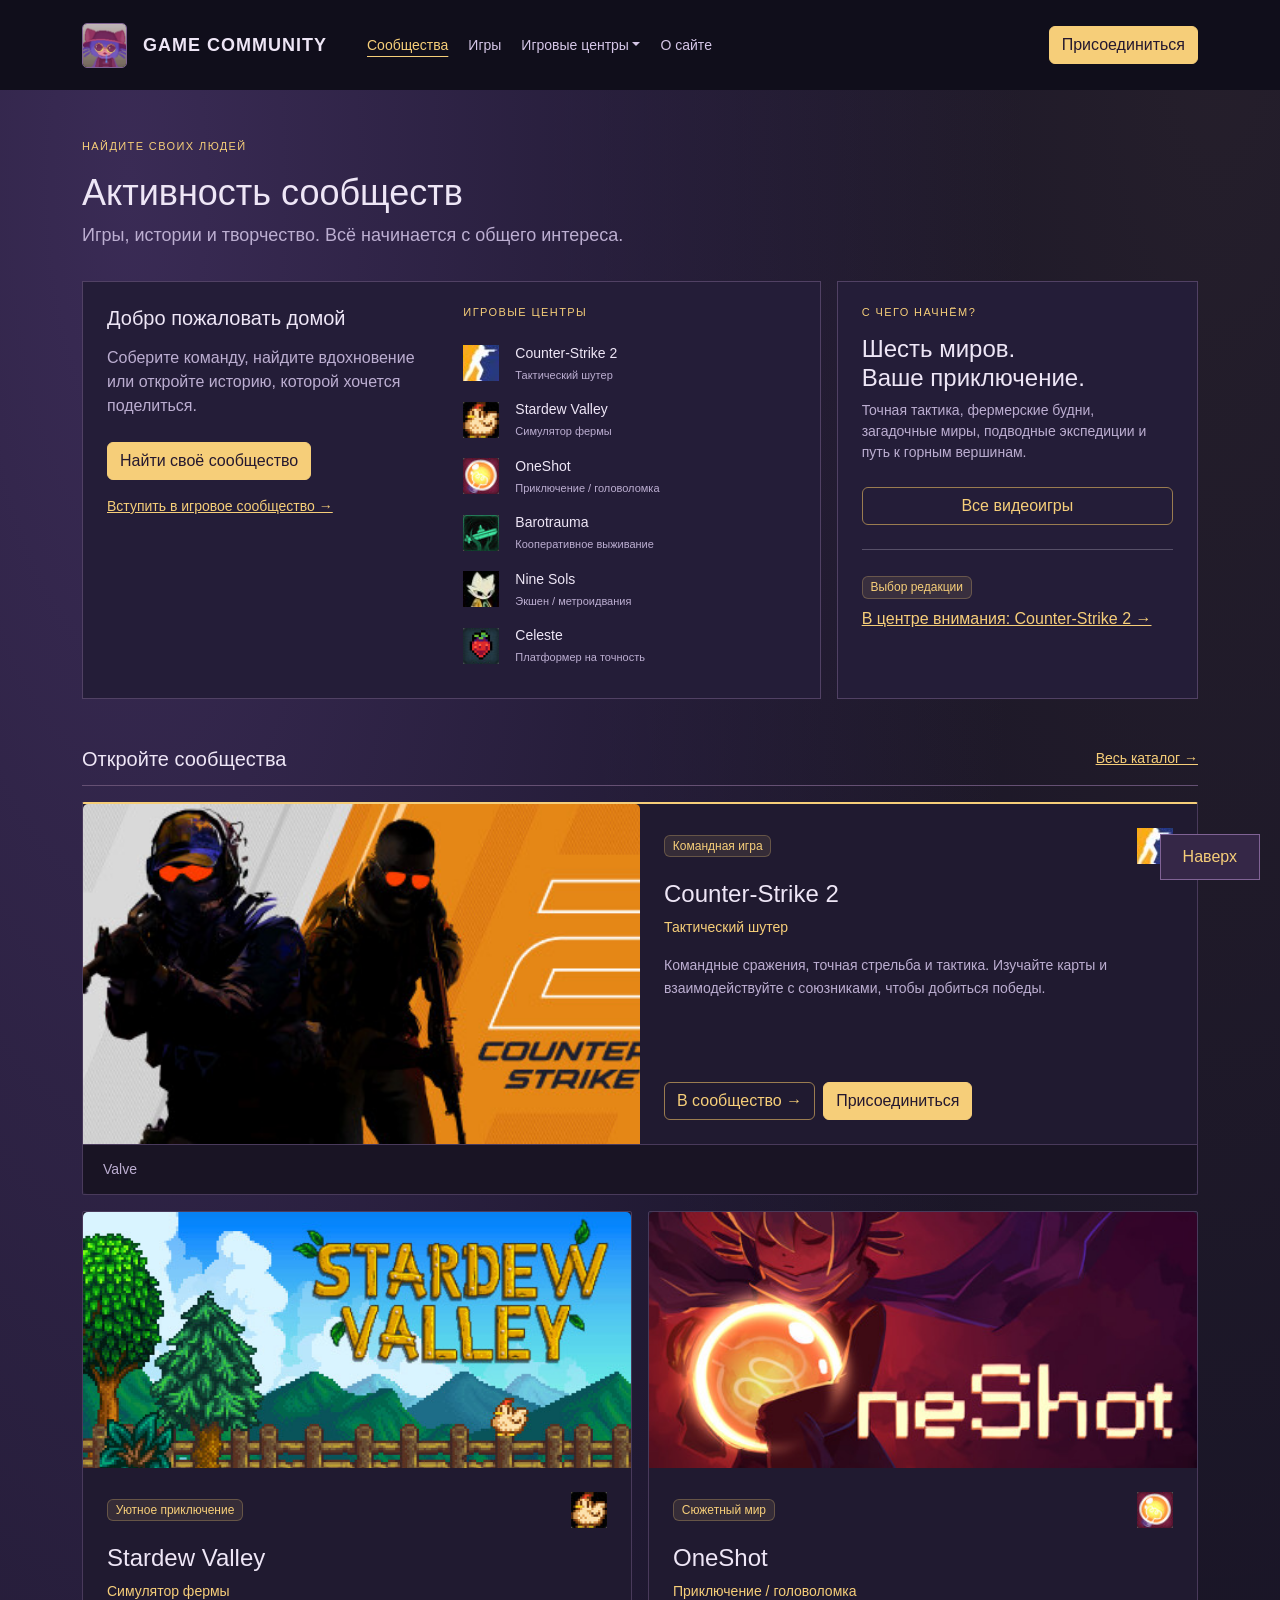
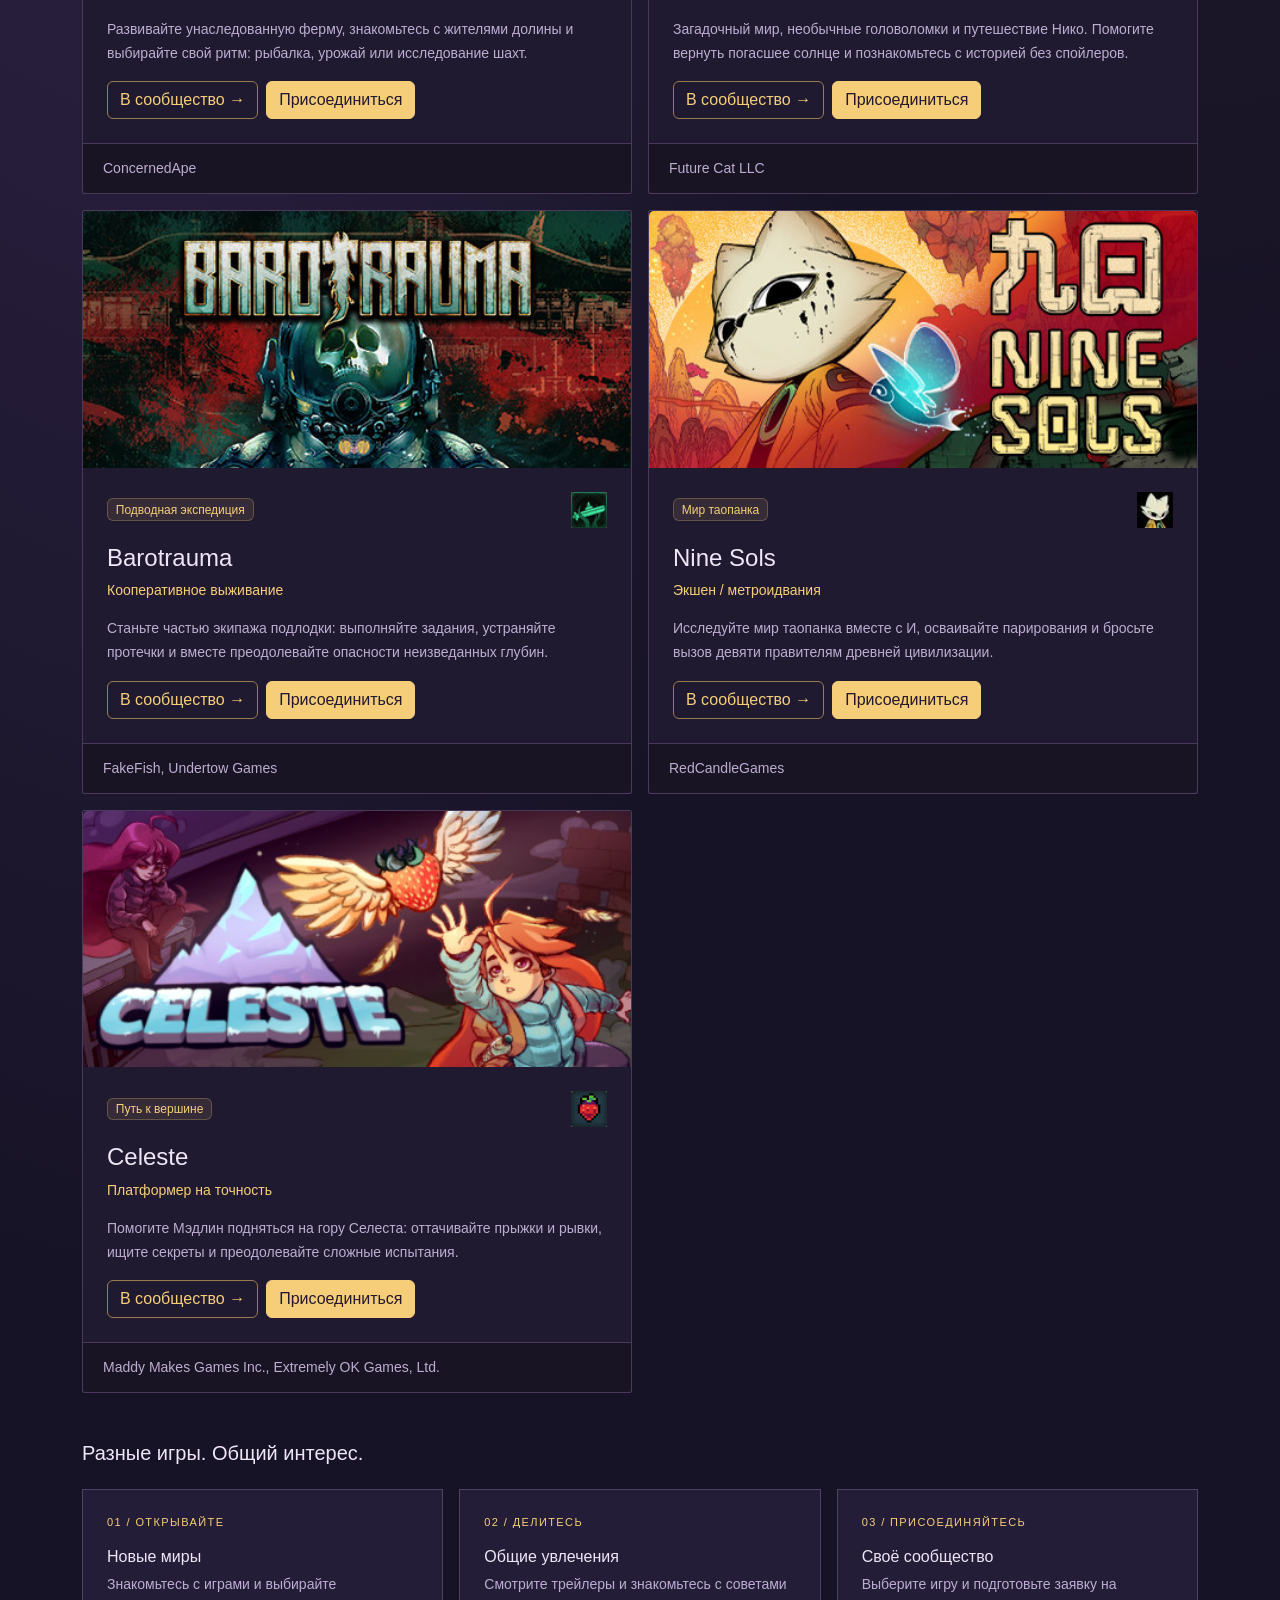
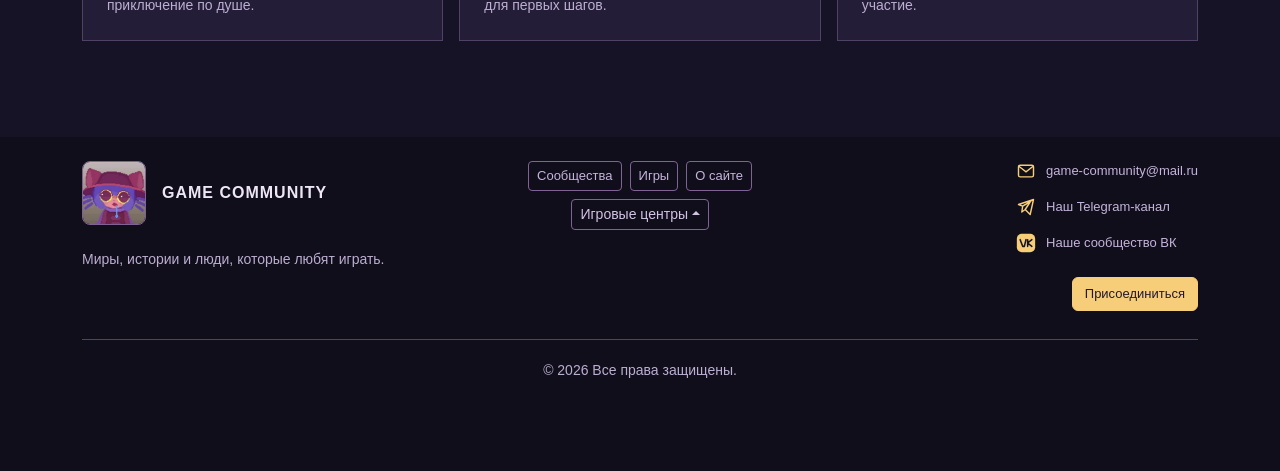
==== commit 990964b4: "feat: expand community pages and improve site navigation" ====
--- a/index.html
+++ b/index.html
@@ -3,62 +3,49 @@
   <head>
     <meta charset="UTF-8">
     <meta name="viewport" content="width=device-width, initial-scale=1.0">
-    <meta name="description" content="Сообщество — Game Community: сообщества любителей видеоигр.">
+    <meta name="description" content="Game Community — сообщества CS2, Stardew Valley, OneShot, Barotrauma, Nine Sols и Celeste. Выберите игру и найдите своих людей.">
+    <link rel="canonical" href="https://imbread300.github.io/game-community/">
+    <meta property="og:url" content="https://imbread300.github.io/game-community/">
     <meta property="og:type" content="website">
     <meta property="og:site_name" content="Game Community">
     <meta property="og:locale" content="ru_RU">
-    <meta property="og:title" content="Сообщество — Game Community">
-    <meta property="og:description" content="Сообщество — Game Community: сообщества любителей видеоигр.">
-    <meta property="og:image" content="images/preview.jpg">
+    <meta property="og:title" content="Сообщества — Game Community">
+    <meta property="og:description" content="Game Community — сообщества CS2, Stardew Valley, OneShot, Barotrauma, Nine Sols и Celeste. Выберите игру и найдите своих людей.">
+    <meta property="og:image" content="https://imbread300.github.io/game-community/images/preview.jpg">
     <meta property="og:image:type" content="image/jpeg">
     <meta property="og:image:width" content="735">
     <meta property="og:image:height" content="733">
     <meta property="og:image:alt" content="Game Community — Нико из OneShot">
     <meta name="twitter:card" content="summary">
-    <meta name="twitter:title" content="Сообщество — Game Community">
-    <meta name="twitter:description" content="Сообщество — Game Community: сообщества любителей видеоигр.">
-    <meta name="twitter:image" content="images/preview.jpg">
+    <meta name="twitter:title" content="Сообщества — Game Community">
+    <meta name="twitter:description" content="Game Community — сообщества CS2, Stardew Valley, OneShot, Barotrauma, Nine Sols и Celeste. Выберите игру и найдите своих людей.">
+    <meta name="twitter:image" content="https://imbread300.github.io/game-community/images/preview.jpg">
     <meta name="twitter:image:alt" content="Game Community — Нико из OneShot">
     <title>
-      Сообщество — Game Community
+      Сообщества — Game Community
     </title>
-    <link href="https://cdn.jsdelivr.net/npm/bootstrap@5.3.3/dist/css/bootstrap.min.css" rel="stylesheet">
+    <link href="vendor/bootstrap/css/bootstrap.min.css" rel="stylesheet">
     <link rel="icon" type="image/jpeg" href="images/preview.jpg">
     <link rel="stylesheet" href="css/style.css">
   </head>
-  <body>
+  <body id="page-top" tabindex="-1">
     <a class="visually-hidden-focusable skip-link" href="#main">
       К основному содержимому
     </a>
-    <header class="site-header" id="page-top" tabindex="-1">
+    <header class="site-header">
       <nav class="navbar navbar-expand-lg py-3" aria-label="Основная навигация">
         <div class="container">
           <a class="navbar-brand d-flex align-items-center gap-3" href="index.html">
             <img class="brand-mark" src="images/preview.jpg" width="45" height="45" alt="">
-            <span class="brand-name">
-              GAME COMMUNITY
-            </span>
+            <span class="brand-name">GAME COMMUNITY</span>
           </a>
-          <button class="navbar-toggler" type="button" data-bs-toggle="collapse" data-bs-target="#mainNav" aria-controls="mainNav" aria-expanded="false" aria-label="Открыть или закрыть меню">
-            <span class="navbar-toggler-icon">
-            </span>
-          </button>
+          <button class="navbar-toggler" type="button" data-bs-toggle="collapse" data-bs-target="#mainNav" aria-controls="mainNav" aria-expanded="false" aria-label="Открыть или закрыть меню"><span class="navbar-toggler-icon"></span></button>
           <div class="collapse navbar-collapse" id="mainNav">
-            <ul class="navbar-nav ms-lg-4 gap-lg-2 mt-3 mt-lg-0">
-              <li class="nav-item">
-                <a class="nav-link active" href="index.html" aria-current="page">
-                  Сообщество
-                </a>
-              </li>
-              <li class="nav-item">
-                <a class="nav-link" href="catalog.html">
-                  Игры
-                </a>
-              </li>
+            <ul class="navbar-nav ms-lg-3 gap-lg-1 mt-3 mt-lg-0">
+              <li class="nav-item"><a class="nav-link active" href="index.html" aria-current="page">Сообщества</a></li>
+              <li class="nav-item"><a class="nav-link" href="catalog.html">Игры</a></li>
               <li class="nav-item dropdown">
-                <a class="nav-link dropdown-toggle" href="#" role="button" data-bs-toggle="dropdown" aria-expanded="false">
-                  Игровые центры
-                </a>
+                <a class="nav-link dropdown-toggle" href="#" role="button" data-bs-toggle="dropdown" aria-expanded="false">Игровые центры</a>
                 <ul class="dropdown-menu">
                   <li><a class="dropdown-item" href="games/cs2.html">Counter-Strike 2</a></li>
                   <li><a class="dropdown-item" href="games/stardew-valley.html">Stardew Valley</a></li>
@@ -70,12 +57,9 @@
                   <li><a class="dropdown-item" href="product.html">В центре внимания: CS2</a></li>
                 </ul>
               </li>
-              <li class="nav-item">
-                <a class="nav-link" href="order.html">
-                  Вступить в сообщество
-                </a>
-              </li>
+              <li class="nav-item"><a class="nav-link" href="about.html">О сайте</a></li>
             </ul>
+            <a class="btn btn-primary ms-lg-auto mt-3 mt-lg-0 site-join-button" href="order.html">Присоединиться</a>
           </div>
         </div>
       </nav>
@@ -86,7 +70,7 @@
           Найдите своих людей
         </p>
         <h1 class="community-title" id="home-title">
-          Активность сообщества
+          Активность сообществ
         </h1>
         <p class="intro">
           Игры, истории и творчество. Всё начинается с общего интереса.
@@ -117,7 +101,7 @@
                     <img class="game-icon" src="images/cs2-icon.jpg" width="36" height="36" alt="">
                     <span>
                       <strong>
-                        CS2
+                        Counter-Strike 2
                       </strong>
                       <small>
                         Тактический шутер
@@ -493,33 +477,49 @@
     </main>
     <footer class="site-footer py-4 mt-5">
       <div class="container">
-        <div class="row align-items-center g-3">
-          <div class="col-12 col-md-8">
-            <p class="footer-brand mb-1">
-              GAME COMMUNITY
-            </p>
-            <p class="small text-body-secondary mb-0">
-              &copy;
-              2026 · Миры, истории и люди, которые любят играть.
-            </p>
-          </div>
-          <div class="col-12 col-md-4 text-md-end">
-            <a href="catalog.html">
-              Все игры
+        <div class="row g-4 align-items-start">
+          <div class="col-12 col-lg-4">
+            <a class="footer-logo d-inline-flex align-items-center gap-3" href="index.html">
+              <img class="footer-preview" src="images/preview.jpg" width="64" height="64" alt="" loading="lazy">
+              <span class="footer-name">GAME COMMUNITY</span>
             </a>
-            <a class="ms-3" href="order.html">
-              Вступить
-            </a>
+            <p class="footer-slogan small text-body-secondary mt-3 mb-0">Миры, истории и люди, которые любят играть.</p>
+          </div>
+          <div class="col-12 col-md-6 col-lg-4 text-lg-center">
+            <nav class="footer-nav d-flex flex-wrap gap-2 justify-content-lg-center" aria-label="Навигация в подвале">
+              <a class="btn btn-outline-secondary btn-sm" href="index.html">Сообщества</a>
+              <a class="btn btn-outline-secondary btn-sm" href="catalog.html">Игры</a>
+              <a class="btn btn-outline-secondary btn-sm" href="about.html">О сайте</a>
+              <div class="dropup">
+                <button class="btn btn-outline-secondary btn-sm dropdown-toggle" type="button" id="footerGameCenters" data-bs-toggle="dropdown" aria-expanded="false">Игровые центры</button>
+                <ul class="dropdown-menu" aria-labelledby="footerGameCenters">
+                  <li><a class="dropdown-item" href="games/cs2.html">Counter-Strike 2</a></li>
+                  <li><a class="dropdown-item" href="games/stardew-valley.html">Stardew Valley</a></li>
+                  <li><a class="dropdown-item" href="games/oneshot.html">OneShot</a></li>
+                  <li><a class="dropdown-item" href="games/barotrauma.html">Barotrauma</a></li>
+                  <li><a class="dropdown-item" href="games/nine-sols.html">Nine Sols</a></li>
+                  <li><a class="dropdown-item" href="games/celeste.html">Celeste</a></li>
+                  <li><hr class="dropdown-divider"></li>
+                  <li><a class="dropdown-item" href="product.html">В центре внимания: CS2</a></li>
+                </ul>
+              </div>
+            </nav>
+          </div>
+          <div class="col-12 col-md-6 col-lg-4 footer-contact-column">
+            <address class="footer-contacts d-flex flex-column align-items-start gap-3 mb-0">
+              <a class="footer-contact" href="mailto:game-community@mail.ru"><svg class="contact-icon" viewBox="0 0 24 24" fill="none" stroke="currentColor" stroke-width="1.7" aria-hidden="true"><rect x="3" y="5" width="18" height="14" rx="2"/><path d="m3 6 9 7 9-7"/></svg><span>game-community@mail.ru</span></a>
+              <a class="footer-contact" href="https://t.me/gamecommunity" target="_blank" rel="noopener noreferrer"><svg class="contact-icon" viewBox="0 0 24 24" fill="none" stroke="currentColor" stroke-width="1.7" stroke-linejoin="round" aria-hidden="true"><path d="m21 3-4 18-6-6-4 3 1-7L21 3ZM8 11l9-5-6 9M3 9l18-6-13 8-5-2Z"/></svg><span>Наш Telegram-канал</span></a>
+              <a class="footer-contact" href="https://vk.com/gamecommunity" target="_blank" rel="noopener noreferrer"><svg class="contact-icon" viewBox="0 0 24 24" fill="none" aria-hidden="true"><rect x="1" y="1" width="22" height="22" rx="6" fill="currentColor"/><path d="m5 8 3 8h2l2-8M14 8v8m5-8-5 4 5 4" stroke="#171326" stroke-width="1.9" stroke-linecap="round" stroke-linejoin="round"/></svg><span>Наше сообщество ВК</span></a>
+            </address>
+            <div class="mt-4"><a class="btn btn-primary footer-join" href="order.html">Присоединиться</a></div>
           </div>
         </div>
+        <p class="footer-copyright small text-body-secondary text-center">&copy; 2026 Все права защищены.</p>
       </div>
     </footer>
-    <a class="back-to-top" href="#page-top" aria-label="Вернуться к началу страницы">
-      <span aria-hidden="true">
-        ↑
-      </span>
-      Наверх
-    </a>
+    <div class="page-actions" aria-label="Быстрые действия">
+      <a class="back-to-top" href="#page-top" aria-label="Вернуться к началу страницы">Наверх</a>
+    </div>
     <div class="modal fade" id="joinModal" tabindex="-1" aria-labelledby="joinModalTitle" aria-hidden="true">
       <div class="modal-dialog modal-dialog-centered modal-dialog-scrollable">
         <div class="modal-content">
@@ -594,7 +594,7 @@
         </div>
       </div>
     </div>
-    <script src="https://cdn.jsdelivr.net/npm/bootstrap@5.3.3/dist/js/bootstrap.bundle.min.js">
+    <script src="vendor/bootstrap/js/bootstrap.bundle.min.js">
     </script>
     <script src="js/main.js">
     </script>
--- a/css/style.css
+++ b/css/style.css
@@ -21,8 +21,9 @@
 }
 
 html { scroll-behavior: smooth; }
-section[id], article[id] { scroll-margin-top: 1.5rem; }
+main[id], section[id], article[id] { scroll-margin-top: calc(90px + 1.5rem); }
 .site-header, .site-footer { background: var(--header-bg); }
+.site-header { position: sticky; top: 0; z-index: 1020; }
 .site-header .navbar { min-height: 90px; --bs-navbar-color: #d5c6e7; --bs-navbar-hover-color: #fff0cf; --bs-navbar-active-color: var(--accent); }
 .brand-mark { display: block; flex-shrink: 0; width: 45px; height: 45px; object-fit: cover; border-radius: 5px; border: 1px solid #806395; }
 .brand-name { color: #eee6f6; font-size: 18px; font-weight: 700; letter-spacing: 1px; }
@@ -61,7 +62,7 @@
 .site-footer a { color: #c5b4db; font-size: 13px; text-decoration: none; }
 .site-footer a:hover { color: var(--accent); }
 .site-footer { padding-bottom: 90px !important; }
-.skip-link { position: absolute; z-index: 10; top: 0; left: 0; padding: 12px; background: var(--header-bg); color: var(--accent); }
+.skip-link { position: absolute; z-index: 1030; top: 0; left: 0; padding: 12px; background: var(--header-bg); color: var(--accent); }
 .back-to-top { position: fixed; z-index: 20; right: 20px; bottom: 20px; padding: 10px 22px; color: var(--accent); background: #352747; border: 1px solid #806395; text-decoration: none; }
 .back-to-top:hover { background: #4b365f; color: #ffe5af; }
 a:focus-visible, button:focus-visible { outline: 2px solid var(--accent); outline-offset: 4px; }
@@ -169,3 +170,77 @@
 
 .game-page-nine-sols { --game-background: url('../images/nine-sols-header.jpg'); }
 .game-page-celeste { --game-background: url('../images/celeste-header.jpg'); }
+
+/* Реакции Нико в формах: портреты из диалогов OneShot. */
+.niko-feedback {
+  display: flex;
+  align-items: center;
+  gap: 16px;
+  padding: 16px;
+  scroll-margin-top: calc(90px + 1.5rem);
+}
+.niko-portrait {
+  flex: 0 0 96px;
+  width: 96px;
+  height: 96px;
+  object-fit: contain;
+  image-rendering: pixelated;
+}
+.niko-dialogue { min-width: 0; overflow-wrap: anywhere; }
+.niko-dialogue strong { display: block; }
+@media (max-width: 575.98px) {
+  .niko-feedback { align-items: flex-start; gap: 12px; padding: 12px; }
+  .niko-portrait { flex-basis: 64px; width: 64px; height: 64px; }
+}
+
+/* Общая навигация и три колонки подвала. */
+.site-join-button { white-space: nowrap; }
+.footer-preview { width: 64px; height: 64px; object-fit: cover; border-radius: 8px; border: 1px solid #806395; }
+.site-footer .footer-logo { color: #eee6f6; }
+.footer-name { font-size: 16px; font-weight: 700; letter-spacing: 1px; }
+.footer-slogan { max-width: 310px; line-height: 1.6; }
+.footer-contacts { font-style: normal; }
+.footer-contact { display: inline-flex; align-items: center; gap: 10px; overflow-wrap: anywhere; }
+.contact-icon { width: 20px; height: 20px; flex-shrink: 0; color: var(--accent); }
+@media (max-width: 991.98px) {
+  .site-join-button { margin-bottom: 8px; }
+}
+
+.feature-illustration { display: block; width: 100%; height: 120px; object-fit: contain; }
+.footer-copyright { margin: 28px 0 0; padding-top: 20px; border-top: 1px solid var(--bs-border-color); }
+.page-actions { position: fixed; z-index: 20; right: 20px; bottom: 20px; display: flex; flex-direction: column; gap: 8px; }
+.page-actions .back-to-top { position: static; text-align: center; }
+@media (max-width: 767.98px) {
+  .page-actions { right: 12px; bottom: 12px; }
+}
+
+.site-footer .footer-join { color: var(--bs-btn-color); }
+.site-footer .footer-join:hover { color: var(--bs-btn-hover-color); }
+
+/* Обложки игровых центров остаются под текстом карточек. */
+.about-game-card { position: relative; isolation: isolate; overflow: hidden; min-height: 240px; text-shadow: 0 1px 3px #100e1b; }
+.about-game-card > * { position: relative; z-index: 1; }
+.about-game-card::before {
+  content: '';
+  position: absolute;
+  inset: 0;
+  z-index: 0;
+  pointer-events: none;
+  background-image: linear-gradient(180deg, #100e1bf0 0%, #100e1bd9 60%, #100e1b59 100%), var(--about-game-cover);
+  background-size: cover;
+  background-position: center;
+  opacity: 1;
+}
+
+.footer-contact-column { display: flex; flex-direction: column; align-items: flex-end; }
+.footer-contact-column .footer-contacts { width: max-content; max-width: 100%; }
+
+.about-game-cs2 { --about-game-cover: url('../images/cs2-header.jpg'); }
+.about-game-stardew-valley { --about-game-cover: url('../images/stardew-valley-header.jpg'); }
+.about-game-oneshot { --about-game-cover: url('../images/oneshot-header.jpg'); }
+.about-game-barotrauma { --about-game-cover: url('../images/barotrauma-header.jpg'); }
+.about-game-nine-sols { --about-game-cover: url('../images/nine-sols-header.jpg'); }
+.about-game-celeste { --about-game-cover: url('../images/celeste-header.jpg'); }
+
+.about-game-card .text-body-secondary { color: #f2edf8 !important; line-height: 1.75; }
+.about-game-card h3 a { color: #ffe2a0; text-decoration-thickness: 1px; text-underline-offset: 4px; }
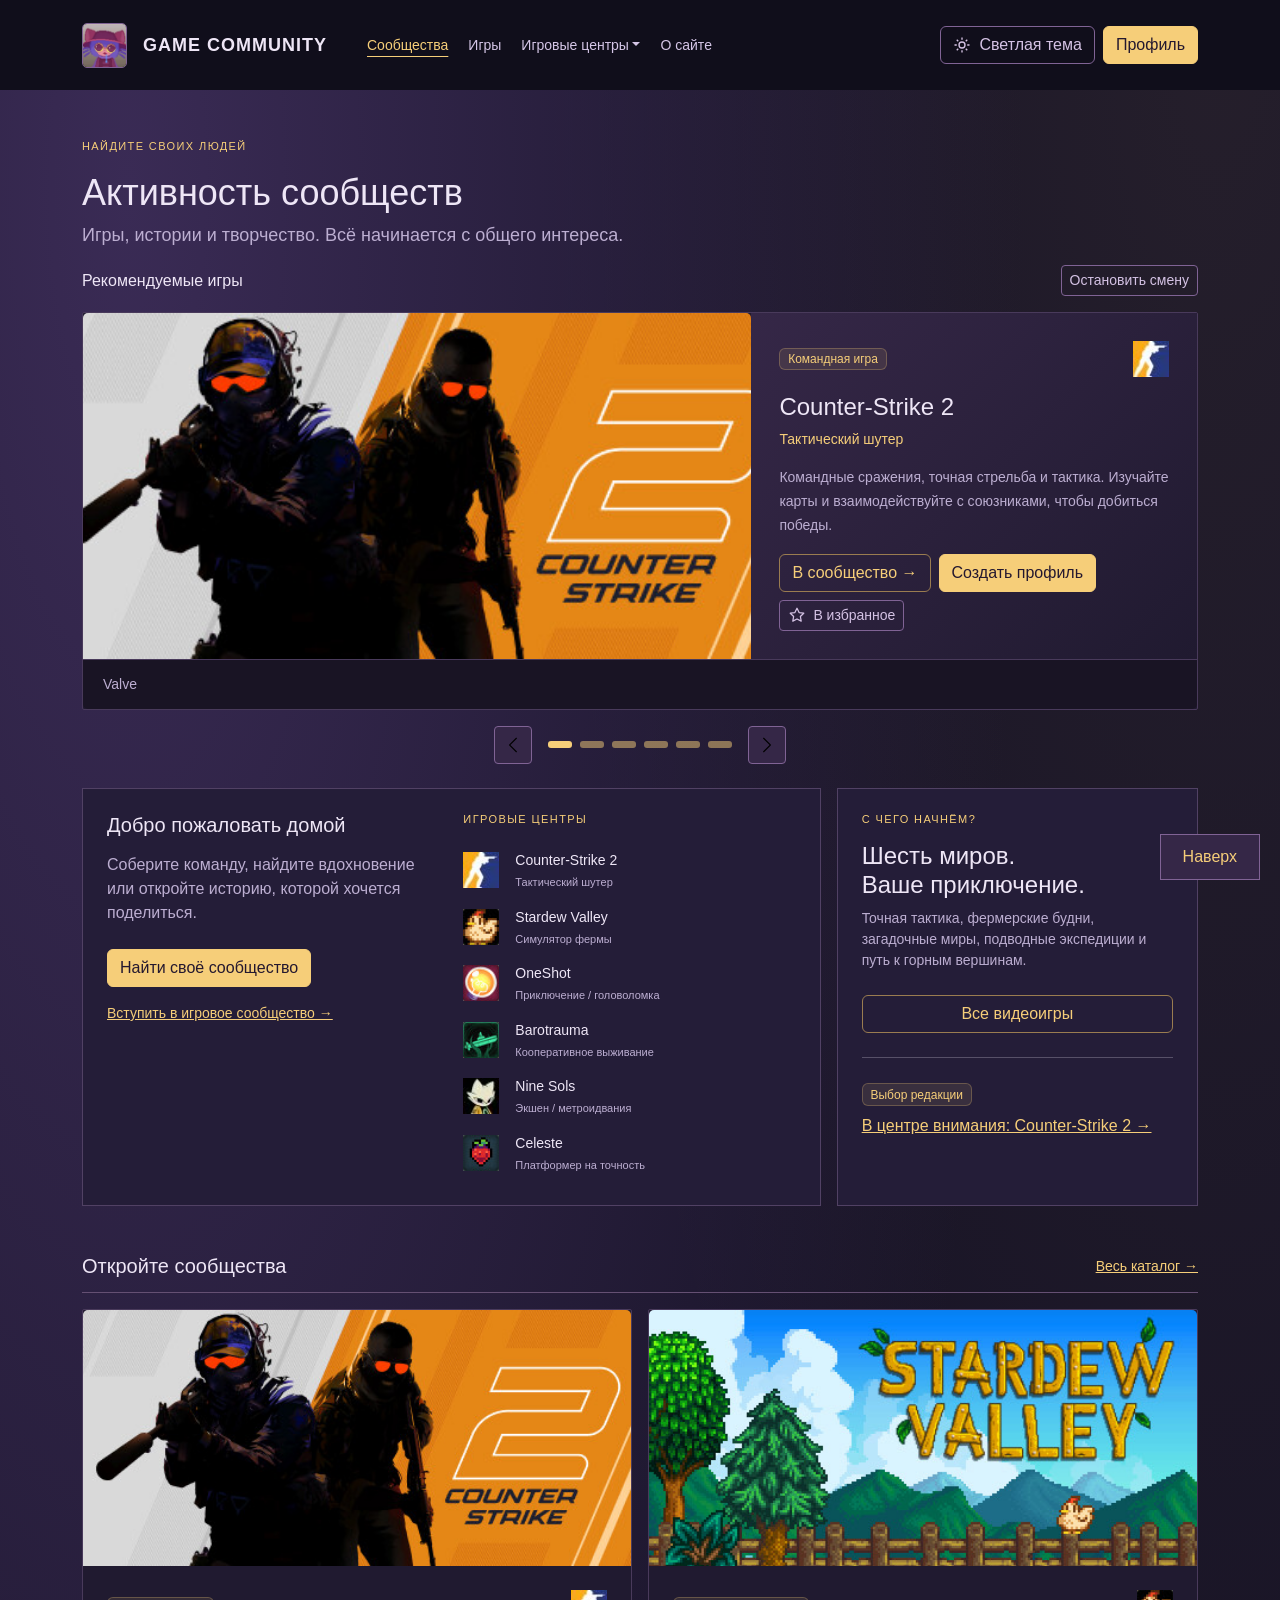
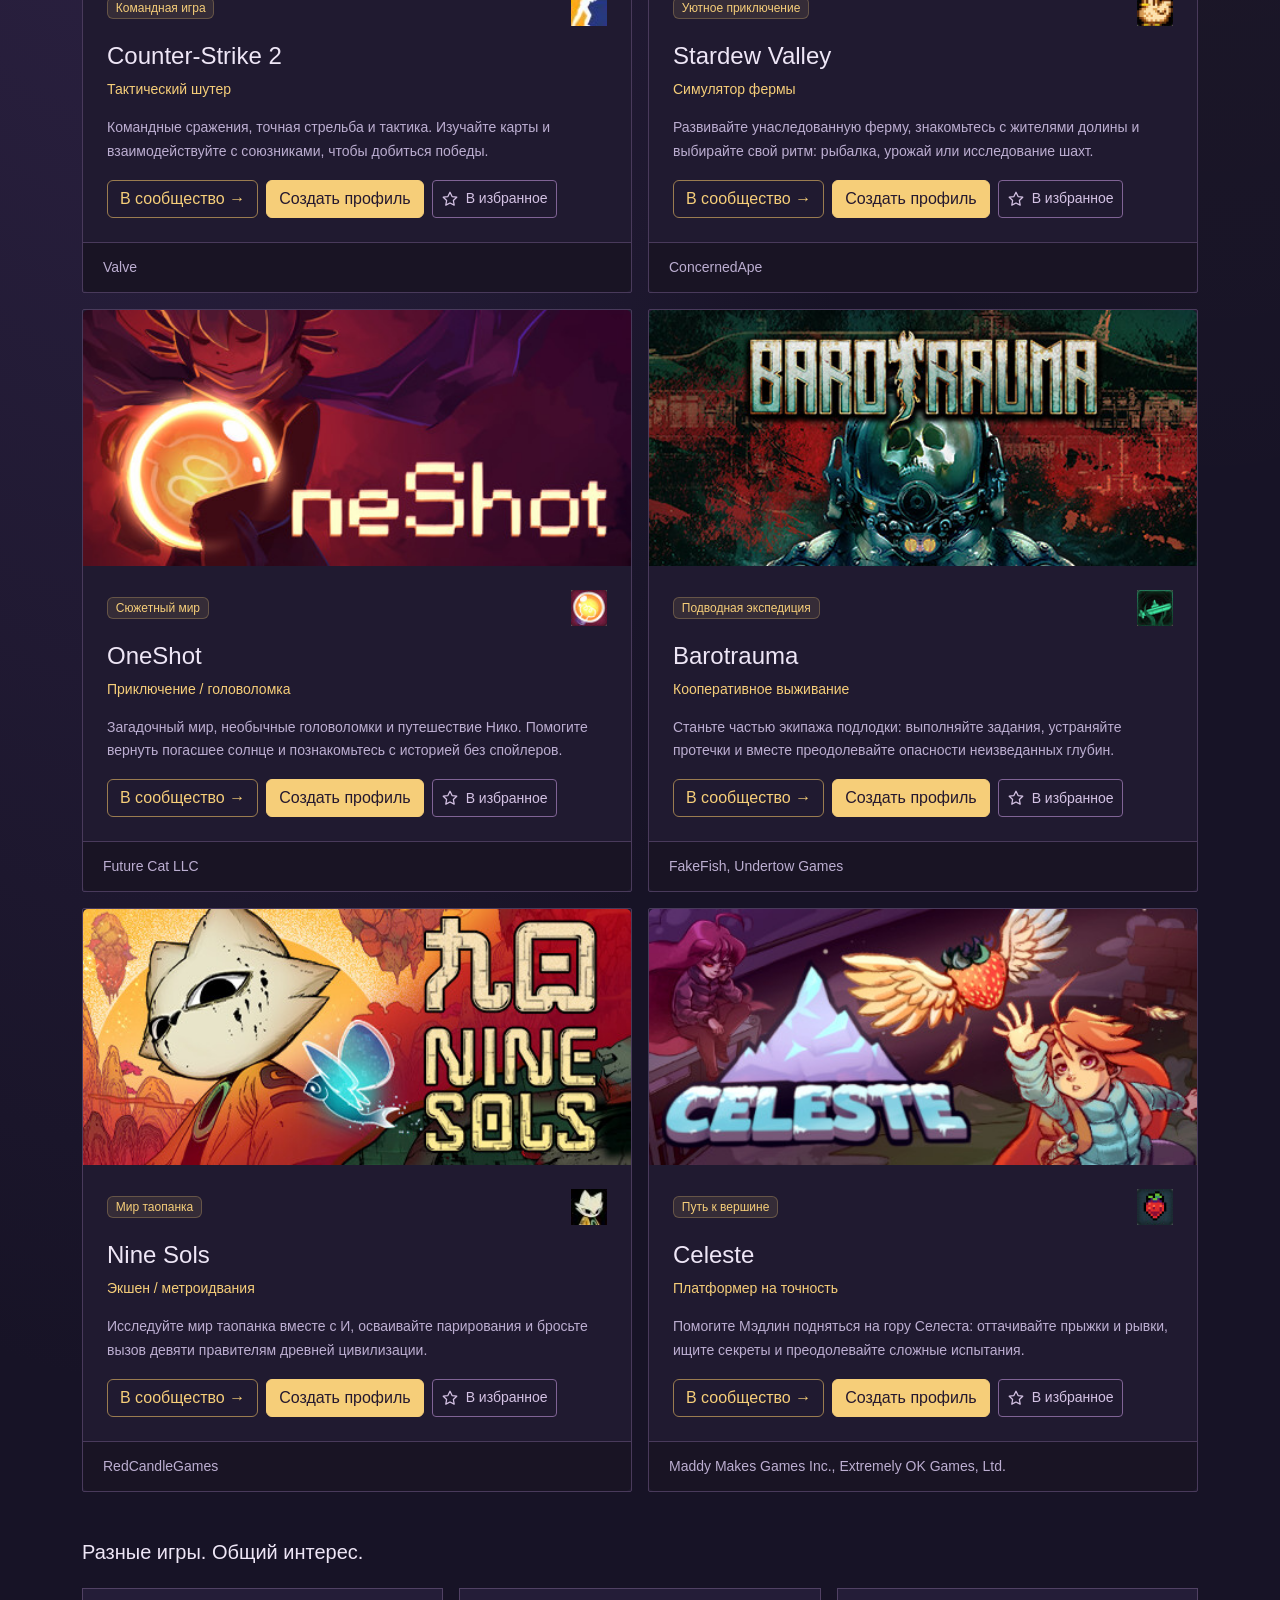
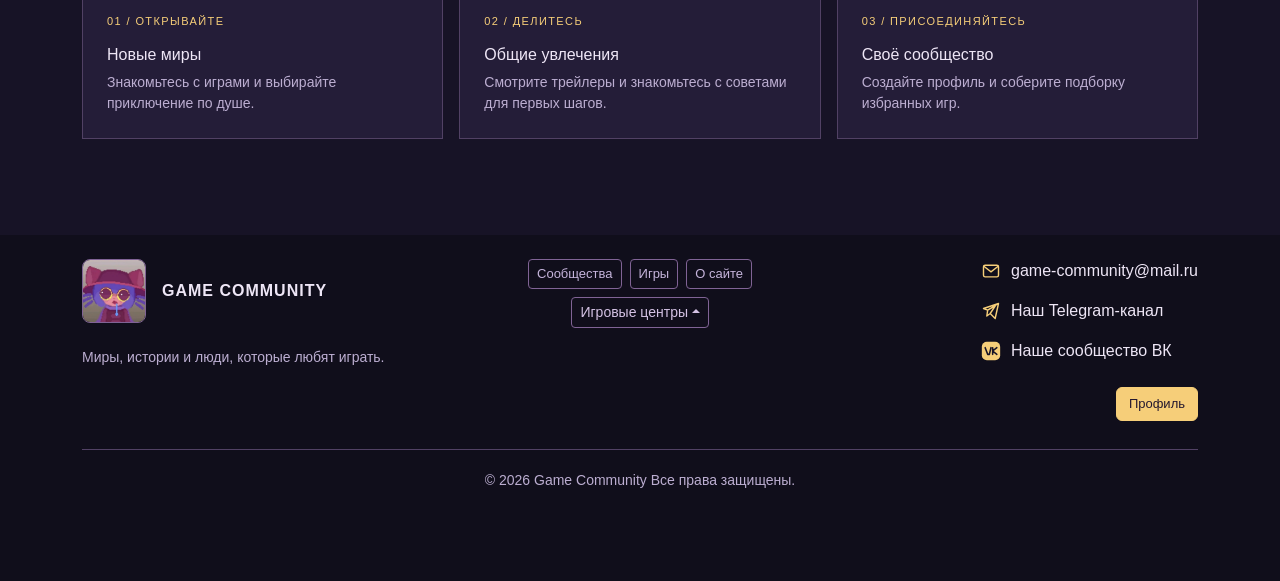
==== commit 923ce26c: "feat: add KR3 community enhancements and profile" ====
--- a/index.html
+++ b/index.html
@@ -3,6 +3,8 @@
   <head>
     <meta charset="UTF-8">
     <meta name="viewport" content="width=device-width, initial-scale=1.0">
+    <script src="js/theme.js"></script>
+    <script src="js/layout.js" defer></script>
     <meta name="description" content="Game Community — сообщества CS2, Stardew Valley, OneShot, Barotrauma, Nine Sols и Celeste. Выберите игру и найдите своих людей.">
     <link rel="canonical" href="https://imbread300.github.io/game-community/">
     <meta property="og:url" content="https://imbread300.github.io/game-community/">
@@ -32,38 +34,7 @@
     <a class="visually-hidden-focusable skip-link" href="#main">
       К основному содержимому
     </a>
-    <header class="site-header">
-      <nav class="navbar navbar-expand-lg py-3" aria-label="Основная навигация">
-        <div class="container">
-          <a class="navbar-brand d-flex align-items-center gap-3" href="index.html">
-            <img class="brand-mark" src="images/preview.jpg" width="45" height="45" alt="">
-            <span class="brand-name">GAME COMMUNITY</span>
-          </a>
-          <button class="navbar-toggler" type="button" data-bs-toggle="collapse" data-bs-target="#mainNav" aria-controls="mainNav" aria-expanded="false" aria-label="Открыть или закрыть меню"><span class="navbar-toggler-icon"></span></button>
-          <div class="collapse navbar-collapse" id="mainNav">
-            <ul class="navbar-nav ms-lg-3 gap-lg-1 mt-3 mt-lg-0">
-              <li class="nav-item"><a class="nav-link active" href="index.html" aria-current="page">Сообщества</a></li>
-              <li class="nav-item"><a class="nav-link" href="catalog.html">Игры</a></li>
-              <li class="nav-item dropdown">
-                <a class="nav-link dropdown-toggle" href="#" role="button" data-bs-toggle="dropdown" aria-expanded="false">Игровые центры</a>
-                <ul class="dropdown-menu">
-                  <li><a class="dropdown-item" href="games/cs2.html">Counter-Strike 2</a></li>
-                  <li><a class="dropdown-item" href="games/stardew-valley.html">Stardew Valley</a></li>
-                  <li><a class="dropdown-item" href="games/oneshot.html">OneShot</a></li>
-                  <li><a class="dropdown-item" href="games/barotrauma.html">Barotrauma</a></li>
-                  <li><a class="dropdown-item" href="games/nine-sols.html">Nine Sols</a></li>
-                  <li><a class="dropdown-item" href="games/celeste.html">Celeste</a></li>
-                  <li><hr class="dropdown-divider"></li>
-                  <li><a class="dropdown-item" href="product.html">В центре внимания: CS2</a></li>
-                </ul>
-              </li>
-              <li class="nav-item"><a class="nav-link" href="about.html">О сайте</a></li>
-            </ul>
-            <a class="btn btn-primary ms-lg-auto mt-3 mt-lg-0 site-join-button" href="order.html">Присоединиться</a>
-          </div>
-        </div>
-      </nav>
-    </header>
+    <header class="site-header" data-site-header></header>
     <main class="container py-4 py-lg-5" id="main">
       <section class="mb-4" aria-labelledby="home-title">
         <p class="eyebrow">
@@ -75,6 +46,242 @@
         <p class="intro">
           Игры, истории и творчество. Всё начинается с общего интереса.
         </p>
+        <div id="recommendedGames" class="carousel slide recommendation-carousel" role="region" aria-roledescription="карусель" aria-label="Рекомендуемые игры" tabindex="0">
+            <div class="d-flex flex-wrap align-items-center justify-content-between gap-2 mb-3">
+              <h3 class="h6 mb-0">Рекомендуемые игры</h3>
+              <button class="btn btn-outline-secondary btn-sm" type="button" data-carousel-pause aria-pressed="false">Остановить смену</button>
+            </div>
+            <div class="carousel-inner" aria-live="off">
+              <div class="carousel-item active" role="group" aria-roledescription="слайд" aria-label="1 из 6: Counter-Strike 2">
+                <article class="card recommendation-card">
+              <a class="card-image-link" href="games/cs2.html" tabindex="-1" aria-hidden="true">
+                <img class="card-img-top" src="images/cs2-header.jpg" width="460" height="215" alt="">
+              </a>
+              <div class="card-body d-flex flex-column">
+                <div class="d-flex align-items-center justify-content-between gap-2 mb-3">
+                  <span class="badge badge-soft">
+                    Командная игра
+                  </span>
+                  <img class="game-icon" src="images/cs2-icon.jpg" width="36" height="36" alt="">
+                </div>
+                <h3 class="card-title h4">
+                  <a href="games/cs2.html">
+                    Counter-Strike 2
+                  </a>
+                </h3>
+                <p class="small text-primary">
+                  Тактический шутер
+                </p>
+                <p class="card-text text-body-secondary">
+                  Командные сражения, точная стрельба и тактика. Изучайте карты и взаимодействуйте с союзниками, чтобы добиться победы.
+                </p>
+                <div class="d-flex flex-wrap gap-2 mt-auto">
+                  <a class="btn btn-outline-primary" href="games/cs2.html">
+                    В сообщество →
+                  </a>
+                  <button class="btn btn-primary" type="button" data-bs-toggle="modal" data-bs-target="#joinModal">
+                    Создать профиль
+                  </button>
+                </div>
+              </div>
+              <div class="card-footer small text-body-secondary">
+                Valve
+              </div>
+            </article>
+              </div>
+              <div class="carousel-item" role="group" aria-roledescription="слайд" aria-label="2 из 6: Stardew Valley">
+                <article class="card recommendation-card">
+              <a class="card-image-link" href="games/stardew-valley.html" tabindex="-1" aria-hidden="true">
+                <img class="card-img-top" src="images/stardew-valley-header.jpg" width="460" height="215" alt="">
+              </a>
+              <div class="card-body d-flex flex-column">
+                <div class="d-flex align-items-center justify-content-between gap-2 mb-3">
+                  <span class="badge badge-soft">
+                    Уютное приключение
+                  </span>
+                  <img class="game-icon" src="images/stardew-valley-icon.jpg" width="36" height="36" alt="">
+                </div>
+                <h3 class="card-title h4">
+                  <a href="games/stardew-valley.html">
+                    Stardew Valley
+                  </a>
+                </h3>
+                <p class="small text-primary">
+                  Симулятор фермы
+                </p>
+                <p class="card-text text-body-secondary">
+                  Развивайте унаследованную ферму, знакомьтесь с жителями долины и выбирайте свой ритм: рыбалка, урожай или исследование шахт.
+                </p>
+                <div class="d-flex flex-wrap gap-2 mt-auto">
+                  <a class="btn btn-outline-primary" href="games/stardew-valley.html">
+                    В сообщество →
+                  </a>
+                  <button class="btn btn-primary" type="button" data-bs-toggle="modal" data-bs-target="#joinModal">
+                    Создать профиль
+                  </button>
+                </div>
+              </div>
+              <div class="card-footer small text-body-secondary">
+                ConcernedApe
+              </div>
+            </article>
+              </div>
+              <div class="carousel-item" role="group" aria-roledescription="слайд" aria-label="3 из 6: OneShot">
+                <article class="card recommendation-card">
+              <a class="card-image-link" href="games/oneshot.html" tabindex="-1" aria-hidden="true">
+                <img class="card-img-top" src="images/oneshot-header.jpg" width="460" height="215" alt="">
+              </a>
+              <div class="card-body d-flex flex-column">
+                <div class="d-flex align-items-center justify-content-between gap-2 mb-3">
+                  <span class="badge badge-soft">
+                    Сюжетный мир
+                  </span>
+                  <img class="game-icon" src="images/oneshot-icon.jpg" width="36" height="36" alt="">
+                </div>
+                <h3 class="card-title h4">
+                  <a href="games/oneshot.html">
+                    OneShot
+                  </a>
+                </h3>
+                <p class="small text-primary">
+                  Приключение / головоломка
+                </p>
+                <p class="card-text text-body-secondary">
+                  Загадочный мир, необычные головоломки и путешествие Нико. Помогите вернуть погасшее солнце и познакомьтесь с историей без спойлеров.
+                </p>
+                <div class="d-flex flex-wrap gap-2 mt-auto">
+                  <a class="btn btn-outline-primary" href="games/oneshot.html">
+                    В сообщество →
+                  </a>
+                  <button class="btn btn-primary" type="button" data-bs-toggle="modal" data-bs-target="#joinModal">
+                    Создать профиль
+                  </button>
+                </div>
+              </div>
+              <div class="card-footer small text-body-secondary">
+                Future Cat LLC
+              </div>
+            </article>
+              </div>
+              <div class="carousel-item" role="group" aria-roledescription="слайд" aria-label="4 из 6: Barotrauma">
+                <article class="card recommendation-card">
+              <a class="card-image-link" href="games/barotrauma.html" tabindex="-1" aria-hidden="true">
+                <img class="card-img-top" src="images/barotrauma-header.jpg" width="460" height="215" alt="">
+              </a>
+              <div class="card-body d-flex flex-column">
+                <div class="d-flex align-items-center justify-content-between gap-2 mb-3">
+                  <span class="badge badge-soft">
+                    Подводная экспедиция
+                  </span>
+                  <img class="game-icon" src="images/barotrauma-icon.jpg" width="36" height="36" alt="">
+                </div>
+                <h3 class="card-title h4">
+                  <a href="games/barotrauma.html">
+                    Barotrauma
+                  </a>
+                </h3>
+                <p class="small text-primary">
+                  Кооперативное выживание
+                </p>
+                <p class="card-text text-body-secondary">
+                  Станьте частью экипажа подлодки: выполняйте задания, устраняйте протечки и вместе преодолевайте опасности неизведанных глубин.
+                </p>
+                <div class="d-flex flex-wrap gap-2 mt-auto">
+                  <a class="btn btn-outline-primary" href="games/barotrauma.html">
+                    В сообщество →
+                  </a>
+                  <button class="btn btn-primary" type="button" data-bs-toggle="modal" data-bs-target="#joinModal">
+                    Создать профиль
+                  </button>
+                </div>
+              </div>
+              <div class="card-footer small text-body-secondary">
+                FakeFish, Undertow Games
+              </div>
+            </article>
+              </div>
+              <div class="carousel-item" role="group" aria-roledescription="слайд" aria-label="5 из 6: Nine Sols">
+                <article class="card recommendation-card">
+              <a class="card-image-link" href="games/nine-sols.html" tabindex="-1" aria-hidden="true">
+                <img class="card-img-top" src="images/nine-sols-header.jpg" width="460" height="215" alt="">
+              </a>
+              <div class="card-body d-flex flex-column">
+                <div class="d-flex align-items-center justify-content-between gap-2 mb-3">
+                  <span class="badge badge-soft">
+                    Мир таопанка
+                  </span>
+                  <img class="game-icon" src="images/nine-sols-icon.jpg" width="36" height="36" alt="">
+                </div>
+                <h3 class="card-title h4">
+                  <a href="games/nine-sols.html">
+                    Nine Sols
+                  </a>
+                </h3>
+                <p class="small text-primary">
+                  Экшен / метроидвания
+                </p>
+                <p class="card-text text-body-secondary">
+                  Исследуйте мир таопанка вместе с И, осваивайте парирования и бросьте вызов девяти правителям древней цивилизации.
+                </p>
+                <div class="d-flex flex-wrap gap-2 mt-auto">
+                  <a class="btn btn-outline-primary" href="games/nine-sols.html">
+                    В сообщество →
+                  </a>
+                  <button class="btn btn-primary" type="button" data-bs-toggle="modal" data-bs-target="#joinModal">
+                    Создать профиль
+                  </button>
+                </div>
+              </div>
+              <div class="card-footer small text-body-secondary">
+                RedCandleGames
+              </div>
+            </article>
+              </div>
+              <div class="carousel-item" role="group" aria-roledescription="слайд" aria-label="6 из 6: Celeste">
+                <article class="card recommendation-card">
+              <a class="card-image-link" href="games/celeste.html" tabindex="-1" aria-hidden="true">
+                <img class="card-img-top" src="images/celeste-header.jpg" width="460" height="215" alt="">
+              </a>
+              <div class="card-body d-flex flex-column">
+                <div class="d-flex align-items-center justify-content-between gap-2 mb-3">
+                  <span class="badge badge-soft">
+                    Путь к вершине
+                  </span>
+                  <img class="game-icon" src="images/celeste-icon.jpg" width="36" height="36" alt="">
+                </div>
+                <h3 class="card-title h4">
+                  <a href="games/celeste.html">
+                    Celeste
+                  </a>
+                </h3>
+                <p class="small text-primary">
+                  Платформер на точность
+                </p>
+                <p class="card-text text-body-secondary">
+                  Помогите Мэдлин подняться на гору Селеста: оттачивайте прыжки и рывки, ищите секреты и преодолевайте сложные испытания.
+                </p>
+                <div class="d-flex flex-wrap gap-2 mt-auto">
+                  <a class="btn btn-outline-primary" href="games/celeste.html">
+                    В сообщество →
+                  </a>
+                  <button class="btn btn-primary" type="button" data-bs-toggle="modal" data-bs-target="#joinModal">
+                    Создать профиль
+                  </button>
+                </div>
+              </div>
+              <div class="card-footer small text-body-secondary">
+                Maddy Makes Games Inc., Extremely OK Games, Ltd.
+              </div>
+            </article>
+              </div>
+            </div>
+            <div class="recommendation-controls d-flex align-items-center justify-content-center gap-3 mt-3">
+              <button class="carousel-control-prev recommendation-arrow" type="button" data-bs-target="#recommendedGames" data-bs-slide="prev"><span class="carousel-control-prev-icon" aria-hidden="true"></span><span class="visually-hidden">Предыдущая игра</span></button>
+              <div class="carousel-indicators"><button type="button" data-bs-target="#recommendedGames" data-bs-slide-to="0" class="active" aria-current="true" aria-label="Показать Counter-Strike 2"></button><button type="button" data-bs-target="#recommendedGames" data-bs-slide-to="1" aria-label="Показать Stardew Valley"></button><button type="button" data-bs-target="#recommendedGames" data-bs-slide-to="2" aria-label="Показать OneShot"></button><button type="button" data-bs-target="#recommendedGames" data-bs-slide-to="3" aria-label="Показать Barotrauma"></button><button type="button" data-bs-target="#recommendedGames" data-bs-slide-to="4" aria-label="Показать Nine Sols"></button><button type="button" data-bs-target="#recommendedGames" data-bs-slide-to="5" aria-label="Показать Celeste"></button></div>
+              <button class="carousel-control-next recommendation-arrow" type="button" data-bs-target="#recommendedGames" data-bs-slide="next"><span class="carousel-control-next-icon" aria-hidden="true"></span><span class="visually-hidden">Следующая игра</span></button>
+            </div>
+          </div>
+
         <div class="row g-3 mt-2">
           <div class="col-12 col-lg-8">
             <div class="community-panel p-4 h-100">
@@ -89,7 +296,7 @@
                   <a class="btn btn-primary mt-2" href="catalog.html">
                     Найти своё сообщество
                   </a>
-                  <a class="d-block small mt-3" href="order.html">
+                  <a class="d-block small mt-3" href="profile.html">
                     Вступить в игровое сообщество →
                   </a>
                 </div>
@@ -204,8 +411,8 @@
           </a>
         </div>
         <div class="row g-3">
-          <div class="col-12">
-            <article class="card game-card h-100 featured-card">
+          <div class="col-12 col-md-6">
+            <article class="card game-card h-100">
               <a class="card-image-link" href="games/cs2.html" tabindex="-1" aria-hidden="true">
                 <img class="card-img-top" src="images/cs2-header.jpg" width="460" height="215" alt="" loading="lazy">
               </a>
@@ -231,8 +438,8 @@
                   <a class="btn btn-outline-primary" href="games/cs2.html">
                     В сообщество →
                   </a>
-                  <button class="btn btn-primary" type="button" data-bs-toggle="modal" data-bs-target="#joinModal" data-game="cs2">
-                    Присоединиться
+                  <button class="btn btn-primary" type="button" data-bs-toggle="modal" data-bs-target="#joinModal">
+                    Создать профиль
                   </button>
                 </div>
               </div>
@@ -241,6 +448,7 @@
               </div>
             </article>
           </div>
+
           <div class="col-12 col-md-6">
             <article class="card game-card h-100">
               <a class="card-image-link" href="games/stardew-valley.html" tabindex="-1" aria-hidden="true">
@@ -268,8 +476,8 @@
                   <a class="btn btn-outline-primary" href="games/stardew-valley.html">
                     В сообщество →
                   </a>
-                  <button class="btn btn-primary" type="button" data-bs-toggle="modal" data-bs-target="#joinModal" data-game="stardew-valley">
-                    Присоединиться
+                  <button class="btn btn-primary" type="button" data-bs-toggle="modal" data-bs-target="#joinModal">
+                    Создать профиль
                   </button>
                 </div>
               </div>
@@ -305,8 +513,8 @@
                   <a class="btn btn-outline-primary" href="games/oneshot.html">
                     В сообщество →
                   </a>
-                  <button class="btn btn-primary" type="button" data-bs-toggle="modal" data-bs-target="#joinModal" data-game="oneshot">
-                    Присоединиться
+                  <button class="btn btn-primary" type="button" data-bs-toggle="modal" data-bs-target="#joinModal">
+                    Создать профиль
                   </button>
                 </div>
               </div>
@@ -342,8 +550,8 @@
                   <a class="btn btn-outline-primary" href="games/barotrauma.html">
                     В сообщество →
                   </a>
-                  <button class="btn btn-primary" type="button" data-bs-toggle="modal" data-bs-target="#joinModal" data-game="barotrauma">
-                    Присоединиться
+                  <button class="btn btn-primary" type="button" data-bs-toggle="modal" data-bs-target="#joinModal">
+                    Создать профиль
                   </button>
                 </div>
               </div>
@@ -379,8 +587,8 @@
                   <a class="btn btn-outline-primary" href="games/nine-sols.html">
                     В сообщество →
                   </a>
-                  <button class="btn btn-primary" type="button" data-bs-toggle="modal" data-bs-target="#joinModal" data-game="nine-sols">
-                    Присоединиться
+                  <button class="btn btn-primary" type="button" data-bs-toggle="modal" data-bs-target="#joinModal">
+                    Создать профиль
                   </button>
                 </div>
               </div>
@@ -416,8 +624,8 @@
                   <a class="btn btn-outline-primary" href="games/celeste.html">
                     В сообщество →
                   </a>
-                  <button class="btn btn-primary" type="button" data-bs-toggle="modal" data-bs-target="#joinModal" data-game="celeste">
-                    Присоединиться
+                  <button class="btn btn-primary" type="button" data-bs-toggle="modal" data-bs-target="#joinModal">
+                    Создать профиль
                   </button>
                 </div>
               </div>
@@ -468,55 +676,14 @@
                 Своё сообщество
               </h3>
               <p class="small text-body-secondary mb-0">
-                Выберите игру и подготовьте заявку на участие.
+                Создайте профиль и соберите подборку избранных игр.
               </p>
             </div>
           </div>
         </div>
       </section>
     </main>
-    <footer class="site-footer py-4 mt-5">
-      <div class="container">
-        <div class="row g-4 align-items-start">
-          <div class="col-12 col-lg-4">
-            <a class="footer-logo d-inline-flex align-items-center gap-3" href="index.html">
-              <img class="footer-preview" src="images/preview.jpg" width="64" height="64" alt="" loading="lazy">
-              <span class="footer-name">GAME COMMUNITY</span>
-            </a>
-            <p class="footer-slogan small text-body-secondary mt-3 mb-0">Миры, истории и люди, которые любят играть.</p>
-          </div>
-          <div class="col-12 col-md-6 col-lg-4 text-lg-center">
-            <nav class="footer-nav d-flex flex-wrap gap-2 justify-content-lg-center" aria-label="Навигация в подвале">
-              <a class="btn btn-outline-secondary btn-sm" href="index.html">Сообщества</a>
-              <a class="btn btn-outline-secondary btn-sm" href="catalog.html">Игры</a>
-              <a class="btn btn-outline-secondary btn-sm" href="about.html">О сайте</a>
-              <div class="dropup">
-                <button class="btn btn-outline-secondary btn-sm dropdown-toggle" type="button" id="footerGameCenters" data-bs-toggle="dropdown" aria-expanded="false">Игровые центры</button>
-                <ul class="dropdown-menu" aria-labelledby="footerGameCenters">
-                  <li><a class="dropdown-item" href="games/cs2.html">Counter-Strike 2</a></li>
-                  <li><a class="dropdown-item" href="games/stardew-valley.html">Stardew Valley</a></li>
-                  <li><a class="dropdown-item" href="games/oneshot.html">OneShot</a></li>
-                  <li><a class="dropdown-item" href="games/barotrauma.html">Barotrauma</a></li>
-                  <li><a class="dropdown-item" href="games/nine-sols.html">Nine Sols</a></li>
-                  <li><a class="dropdown-item" href="games/celeste.html">Celeste</a></li>
-                  <li><hr class="dropdown-divider"></li>
-                  <li><a class="dropdown-item" href="product.html">В центре внимания: CS2</a></li>
-                </ul>
-              </div>
-            </nav>
-          </div>
-          <div class="col-12 col-md-6 col-lg-4 footer-contact-column">
-            <address class="footer-contacts d-flex flex-column align-items-start gap-3 mb-0">
-              <a class="footer-contact" href="mailto:game-community@mail.ru"><svg class="contact-icon" viewBox="0 0 24 24" fill="none" stroke="currentColor" stroke-width="1.7" aria-hidden="true"><rect x="3" y="5" width="18" height="14" rx="2"/><path d="m3 6 9 7 9-7"/></svg><span>game-community@mail.ru</span></a>
-              <a class="footer-contact" href="https://t.me/gamecommunity" target="_blank" rel="noopener noreferrer"><svg class="contact-icon" viewBox="0 0 24 24" fill="none" stroke="currentColor" stroke-width="1.7" stroke-linejoin="round" aria-hidden="true"><path d="m21 3-4 18-6-6-4 3 1-7L21 3ZM8 11l9-5-6 9M3 9l18-6-13 8-5-2Z"/></svg><span>Наш Telegram-канал</span></a>
-              <a class="footer-contact" href="https://vk.com/gamecommunity" target="_blank" rel="noopener noreferrer"><svg class="contact-icon" viewBox="0 0 24 24" fill="none" aria-hidden="true"><rect x="1" y="1" width="22" height="22" rx="6" fill="currentColor"/><path d="m5 8 3 8h2l2-8M14 8v8m5-8-5 4 5 4" stroke="#171326" stroke-width="1.9" stroke-linecap="round" stroke-linejoin="round"/></svg><span>Наше сообщество ВК</span></a>
-            </address>
-            <div class="mt-4"><a class="btn btn-primary footer-join" href="order.html">Присоединиться</a></div>
-          </div>
-        </div>
-        <p class="footer-copyright small text-body-secondary text-center">&copy; 2026 Все права защищены.</p>
-      </div>
-    </footer>
+    <footer class="site-footer py-4 mt-5" data-site-footer></footer>
     <div class="page-actions" aria-label="Быстрые действия">
       <a class="back-to-top" href="#page-top" aria-label="Вернуться к началу страницы">Наверх</a>
     </div>
@@ -525,7 +692,7 @@
         <div class="modal-content">
           <div class="modal-header">
             <h2 class="modal-title h5" id="joinModalTitle">
-              Присоединиться к сообществу
+              Создать профиль
             </h2>
             <button class="btn-close" type="button" data-bs-dismiss="modal" aria-label="Закрыть">
             </button>
@@ -555,23 +722,6 @@
                   Укажите корректный e-mail.
                 </div>
               </div>
-              <div class="mb-3">
-                <label class="form-label" for="quick-game">
-                  Игровое сообщество *
-                </label>
-                <select class="form-select" id="quick-game" name="game" required>
-                  <option value="">Выберите игру</option>
-                  <option value="cs2">Counter-Strike 2</option>
-                  <option value="stardew-valley">Stardew Valley</option>
-                  <option value="oneshot">OneShot</option>
-                  <option value="barotrauma">Barotrauma</option>
-                  <option value="nine-sols">Nine Sols</option>
-                  <option value="celeste">Celeste</option>
-                </select>
-                <div class="invalid-feedback">
-                  Выберите игру.
-                </div>
-              </div>
               <div class="form-check">
                 <input class="form-check-input" id="quick-agree" type="checkbox" name="agree" required>
                 <label class="form-check-label small" for="quick-agree">
@@ -588,7 +738,7 @@
               Закрыть
             </button>
             <button class="btn btn-primary" type="submit" form="quick-join-form">
-              Подготовить заявку
+              Сохранить профиль
             </button>
           </div>
         </div>
@@ -598,5 +748,6 @@
     </script>
     <script src="js/main.js">
     </script>
+    <script src="js/favorites.js"></script>
   </body>
 </html>
--- a/css/style.css
+++ b/css/style.css
@@ -244,3 +244,145 @@
 
 .about-game-card .text-body-secondary { color: #f2edf8 !important; line-height: 1.75; }
 .about-game-card h3 a { color: #ffe2a0; text-decoration-thickness: 1px; text-underline-offset: 4px; }
+
+/* Рекомендации на главной: обложка, описание и переключение игр. */
+.recommendation-carousel { scroll-margin-top: 110px; }
+.recommendation-card { display: grid; grid-template-columns: minmax(0, 1.5fr) minmax(0, 1fr); }
+.recommendation-card .card-image-link { display: flex; min-width: 0; }
+.recommendation-card .card-img-top { width: 100%; height: 100%; min-height: 340px; aspect-ratio: auto; object-fit: cover; }
+.recommendation-card .card-body { min-width: 0; min-height: 340px; padding: 28px; background: linear-gradient(135deg, #352747, #201a30); }
+.recommendation-card .card-footer { grid-column: 1 / -1; }
+.recommendation-controls .carousel-indicators { position: static; margin: 0; gap: 8px; }
+.recommendation-controls .carousel-indicators button { width: 24px; height: 7px; margin: 0; border: 0; border-radius: 3px; background-color: var(--accent); }
+.recommendation-controls .recommendation-arrow { position: static; width: 38px; height: 38px; flex-shrink: 0; opacity: 1; background: #352747; border: 1px solid #806395; border-radius: 4px; }
+.recommendation-arrow .carousel-control-prev-icon, .recommendation-arrow .carousel-control-next-icon { width: 18px; height: 18px; }
+.recommendation-arrow:hover { background: #514164; }
+@media (max-width: 767.98px) {
+  .recommendation-card { grid-template-columns: minmax(0, 1fr); }
+  .recommendation-card .card-img-top { height: auto; min-height: 0; aspect-ratio: 460 / 215; }
+  .recommendation-card .card-body { min-height: 340px; padding: 20px; }
+  .recommendation-controls { gap: 10px !important; }
+  .recommendation-controls .carousel-indicators { gap: 6px; }
+  .recommendation-controls .carousel-indicators button { width: 18px; }
+}
+
+.recommendation-carousel .recommendation-controls .carousel-indicators [data-bs-target] { background-color: var(--accent); }
+.recommendation-carousel .carousel-control-prev-icon, .recommendation-carousel .carousel-control-next-icon { filter: none; }
+
+/* Светлая палитра Stardew Valley: кремовая бумага, зелень и золотистые акценты. */
+:root[data-bs-theme="light"] {
+  --accent: #34623c;
+  --page-bg: #fff6e3;
+  --panel-bg: #fffdf5;
+  --header-bg: #f0e5c8;
+}
+[data-bs-theme="light"] body {
+  --bs-body-color: #2f3b2c;
+  --bs-body-bg: var(--page-bg);
+  --bs-secondary-color: #58634d;
+  --bs-emphasis-color: #233f2a;
+  --bs-tertiary-bg: #f1ead5;
+  --bs-border-color: #c9c49f;
+  --bs-primary-rgb: 52, 98, 60;
+  --bs-link-color: #2c613a;
+  --bs-link-color-rgb: 44, 97, 58;
+  --bs-link-hover-color: #194724;
+  --bs-link-hover-color-rgb: 25, 71, 36;
+  background: radial-gradient(ellipse at 10% 5%, #deedcd 0, transparent 55%), radial-gradient(ellipse at 95% 0, #f7d47a40 0, transparent 40%), var(--page-bg);
+}
+[data-bs-theme="light"] .site-header .navbar { --bs-navbar-color: #46563c; --bs-navbar-hover-color: #244a2d; }
+[data-bs-theme="light"] .brand-name, [data-bs-theme="light"] .hub-link, [data-bs-theme="light"] .card-title a, [data-bs-theme="light"] .site-footer .footer-logo { color: #2f3b2c; }
+[data-bs-theme="light"] .hub-link small, [data-bs-theme="light"] .site-footer a, [data-bs-theme="light"] .game-switch-link { color: #536249; }
+[data-bs-theme="light"] .brand-mark, [data-bs-theme="light"] .footer-preview { border-color: #a6ad82; }
+[data-bs-theme="light"] .card { --bs-card-bg: #fffdf5; --bs-card-cap-bg: #f3ecd8; --bs-card-border-color: #c9c49f; --bs-card-title-color: #2f3b2c; }
+[data-bs-theme="light"] .badge-soft { color: #385b30; background: #e5edce; border-color: #adb986; }
+[data-bs-theme="light"] .btn-primary { --bs-btn-color: #3c321b; --bs-btn-bg: #efc46e; --bs-btn-border-color: #c39740; --bs-btn-hover-color: #30260f; --bs-btn-hover-bg: #f6d38d; --bs-btn-hover-border-color: #a67b29; --bs-btn-active-color: #30260f; --bs-btn-active-bg: #dfaf50; --bs-btn-active-border-color: #a67b29; --bs-btn-focus-shadow-rgb: 166, 123, 41; }
+[data-bs-theme="light"] .btn-outline-primary { --bs-btn-color: #34623c; --bs-btn-border-color: #759467; --bs-btn-hover-color: #fffdf5; --bs-btn-hover-bg: #34623c; --bs-btn-hover-border-color: #34623c; --bs-btn-active-color: #fffdf5; --bs-btn-active-bg: #285231; --bs-btn-active-border-color: #285231; --bs-btn-focus-shadow-rgb: 52, 98, 60; }
+[data-bs-theme="light"] .btn-outline-secondary { --bs-btn-color: #536249; --bs-btn-border-color: #9aab83; --bs-btn-hover-color: #233f2a; --bs-btn-hover-bg: #e1e9c9; --bs-btn-hover-border-color: #759467; --bs-btn-active-color: #233f2a; --bs-btn-active-bg: #d1deaf; --bs-btn-active-border-color: #759467; --bs-btn-focus-shadow-rgb: 117, 148, 103; }
+[data-bs-theme="light"] .dropdown-menu { --bs-dropdown-bg: #fffdf5; --bs-dropdown-link-color: #35482e; --bs-dropdown-link-hover-bg: #e8efda; --bs-dropdown-link-hover-color: #25412a; --bs-dropdown-link-active-bg: #d5e4bb; --bs-dropdown-link-active-color: #24482b; --bs-dropdown-border-color: #b8bd96; }
+[data-bs-theme="light"] .alert-info { --bs-alert-color: #35513a; --bs-alert-bg: #e8efd8; --bs-alert-border-color: #afc293; }
+[data-bs-theme="light"] .alert-success { --bs-alert-color: #285432; --bs-alert-bg: #deedd6; --bs-alert-border-color: #9bbb8c; }
+[data-bs-theme="light"] .alert-secondary { --bs-alert-color: #58543d; --bs-alert-bg: #f1ecd9; --bs-alert-border-color: #c9bd92; }
+[data-bs-theme="light"] .alert-danger { --bs-alert-color: #822e2b; --bs-alert-bg: #fbe6dc; --bs-alert-border-color: #dca899; }
+[data-bs-theme="light"] .form-control, [data-bs-theme="light"] .form-select { color: #2f3b2c; background-color: #fffef9; border-color: #acb58d; }
+[data-bs-theme="light"] .form-control::placeholder { color: #70765e; }
+[data-bs-theme="light"] .form-control:focus, [data-bs-theme="light"] .form-select:focus { color: #2f3b2c; background-color: #fffef9; border-color: #668a50; box-shadow: 0 0 0 .2rem #668a5026; }
+[data-bs-theme="light"] .form-select option { color: #2f3b2c; background: #fffef9; }
+[data-bs-theme="light"] .form-check-input { background-color: #fffef9; border-color: #809b6a; }
+[data-bs-theme="light"] .form-check-input:checked { background-color: #527d45; border-color: #527d45; }
+[data-bs-theme="light"] .input-group-text { color: #42573a; background: #e7edcf; border-color: #acb58d; }
+[data-bs-theme="light"] .invalid-feedback { color: #a0332b; }
+[data-bs-theme="light"] .modal { --bs-modal-bg: #fffaf0; --bs-modal-border-color: #aab58b; --bs-modal-header-border-color: #c9c49f; --bs-modal-footer-border-color: #c9c49f; }
+[data-bs-theme="light"] .accordion { --bs-accordion-bg: #fffdf5; --bs-accordion-color: #46563c; --bs-accordion-border-color: #c9c49f; --bs-accordion-btn-color: #2f3b2c; --bs-accordion-active-bg: #e5edce; --bs-accordion-active-color: #2c5432; --bs-accordion-btn-focus-box-shadow: 0 0 0 .2rem #668a5026; }
+[data-bs-theme="light"] .table { --bs-table-bg: #fffdf5; --bs-table-color: #46563c; --bs-table-border-color: #c9c49f; --bs-table-striped-bg: #eef1df; --bs-table-striped-color: #2f3b2c; }
+[data-bs-theme="light"] .breadcrumb { --bs-breadcrumb-divider-color: #748161; --bs-breadcrumb-item-active-color: #58634d; }
+[data-bs-theme="light"] .content-filter { color: #58634d; }
+[data-bs-theme="light"] .content-filter.active, [data-bs-theme="light"] .content-filter:hover, [data-bs-theme="light"] .game-switch-link.current { color: var(--accent); border-bottom-color: var(--accent); }
+[data-bs-theme="light"] .section-heading, [data-bs-theme="light"] .feed-heading { border-bottom-color: #a4b785; }
+[data-bs-theme="light"] .back-to-top { color: #34623c; background: #e5edce; border-color: #8da672; }
+[data-bs-theme="light"] .back-to-top:hover { color: #24482b; background: #d5e4bb; }
+[data-bs-theme="light"] .game-card:hover { border-color: #759467; }
+[data-bs-theme="light"] .game-page { background: var(--page-bg); }
+[data-bs-theme="light"] .game-page::before { background-image: linear-gradient(180deg, #fff6e340 0%, #fff6e3bf 55%, #fff6e3 100%), var(--game-background); }
+[data-bs-theme="light"] .recommendation-card .card-body { background: linear-gradient(135deg, #e7edcf, #fff9e9); }
+[data-bs-theme="light"] .recommendation-controls .recommendation-arrow { background: #e5edce; border-color: #8da672; }
+[data-bs-theme="light"] .recommendation-arrow:hover { background: #d5e4bb; }
+[data-bs-theme="light"] .recommendation-carousel .carousel-control-prev-icon, [data-bs-theme="light"] .recommendation-carousel .carousel-control-next-icon { filter: invert(1); }
+[data-bs-theme="light"] .about-game-card { text-shadow: 0 1px 2px #fffdf5; }
+[data-bs-theme="light"] .about-game-card::before { background-image: linear-gradient(180deg, #fffaf0f5 0%, #fffaf0e6 60%, #fffaf066 100%), var(--about-game-cover); }
+[data-bs-theme="light"] .about-game-card .text-body-secondary { color: #2f3b2c !important; }
+[data-bs-theme="light"] .about-game-card h3 a { color: #2c613a; }
+.theme-toggle { min-height: 38px; white-space: nowrap; }
+@media (min-width: 992px) and (max-width: 1199.98px) { .theme-toggle [data-theme-label] { display: none; } }
+::view-transition-old(root), ::view-transition-new(root) { animation-duration: .4s; }
+@media (prefers-reduced-motion: no-preference) {
+  .theme-transition *, .theme-transition *::before, .theme-transition *::after { transition: background-color .35s ease, color .35s ease, border-color .35s ease; }
+}
+
+[data-bs-theme="light"] .site-footer .footer-join { color: var(--bs-btn-color); }
+[data-bs-theme="light"] .site-footer .footer-join:hover { color: var(--bs-btn-hover-color); }
+
+/* Карточки руководств и окно чтения поверх игровой ленты. */
+.guide-cover-button { display: block; position: relative; padding: 0; border: 0; width: 100%; text-align: left; background: var(--panel-bg); color: var(--accent); overflow: hidden; }
+.guide-cover-button img { transition: transform .2s ease; }
+.guide-cover-button:hover img { transform: scale(1.03); }
+.guide-cover-label { position: absolute; left: 16px; bottom: 16px; background: var(--header-bg); border: 1px solid var(--accent); padding: 5px 12px; border-radius: 3px; }
+.guide-reader .modal-body { padding: 0; }
+.guide-reader-hero { border-bottom: 1px solid var(--bs-border-color); }
+.guide-reader-cover { display: block; width: 100%; height: 210px; object-fit: cover; }
+.guide-reader-layout { display: grid; grid-template-columns: minmax(0, 1fr) 250px; grid-template-areas: 'content toc'; align-items: start; gap: 32px; padding: 28px; }
+.guide-reader-content { grid-area: content; min-width: 0; }
+.guide-reader-section { padding-block: 8px 28px; line-height: 1.85; }
+.guide-reader-section:last-child { padding-bottom: 0; }
+.guide-reader-toc { grid-area: toc; position: sticky; top: 20px; padding: 18px; border: 1px solid var(--bs-border-color); border-radius: 4px; background: var(--panel-bg); }
+.guide-toc-link { display: block; width: 100%; margin-top: 8px; padding: 9px 10px; color: var(--bs-secondary-color); background: transparent; border: 0; border-left: 2px solid transparent; text-align: left; font-size: 14px; overflow-wrap: anywhere; }
+.guide-toc-link:hover, .guide-toc-link.active { color: var(--accent); border-left-color: var(--accent); background: color-mix(in srgb, var(--accent) 9%, transparent); }
+@media (max-width: 767.98px) {
+  .guide-reader-layout { grid-template-columns: minmax(0, 1fr); grid-template-areas: 'toc' 'content'; gap: 20px; padding: 20px; }
+  .guide-reader-toc { position: static; }
+  .guide-reader-cover { height: auto; aspect-ratio: 460 / 215; }
+  .guide-reader .modal-title { font-size: 20px; }
+}
+@media (prefers-reduced-motion: reduce) { .guide-cover-button img { transition: none; } }
+
+.guide-card .guide-cover-button { display: flex; align-items: center; gap: 20px; padding: 20px; }
+.guide-avatar { display: block; width: 96px; height: 96px; flex-shrink: 0; object-fit: contain; border-radius: 4px; background: var(--header-bg); }
+.guide-card .guide-cover-label { position: static; }
+.guide-reader-hero { display: flex; align-items: center; gap: 24px; padding: 24px; }
+.guide-reader .guide-reader-cover { width: 128px; height: 128px; flex-shrink: 0; object-fit: contain; border-radius: 4px; background: var(--header-bg); }
+.guide-reader-hero > .p-4 { padding: 0 !important; }
+.feature-light { display: none; }
+[data-bs-theme="light"] .feature-dark { display: none; }
+[data-bs-theme="light"] .feature-light { display: block; }
+@media (max-width: 575.98px) {
+  .guide-reader-hero { flex-direction: column; align-items: flex-start; padding: 20px; gap: 16px; }
+}
+
+.favorite-toggle { display: inline-flex; align-items: center; justify-content: center; gap: 7px; }
+.favorite-toggle.is-favorite { color: var(--accent); border-color: var(--accent); background-color: color-mix(in srgb, var(--accent) 12%, transparent); }
+.favorite-toggle.is-favorite svg { fill: currentColor; }
+.favorite-content-tools { display: flex; justify-content: flex-start; }
+
+[data-site-header] { min-height: 90px; }
+
+.profile-avatar { width: 80px; height: 80px; object-fit: cover; border-radius: 12px; border: 1px solid var(--bs-border-color); }
